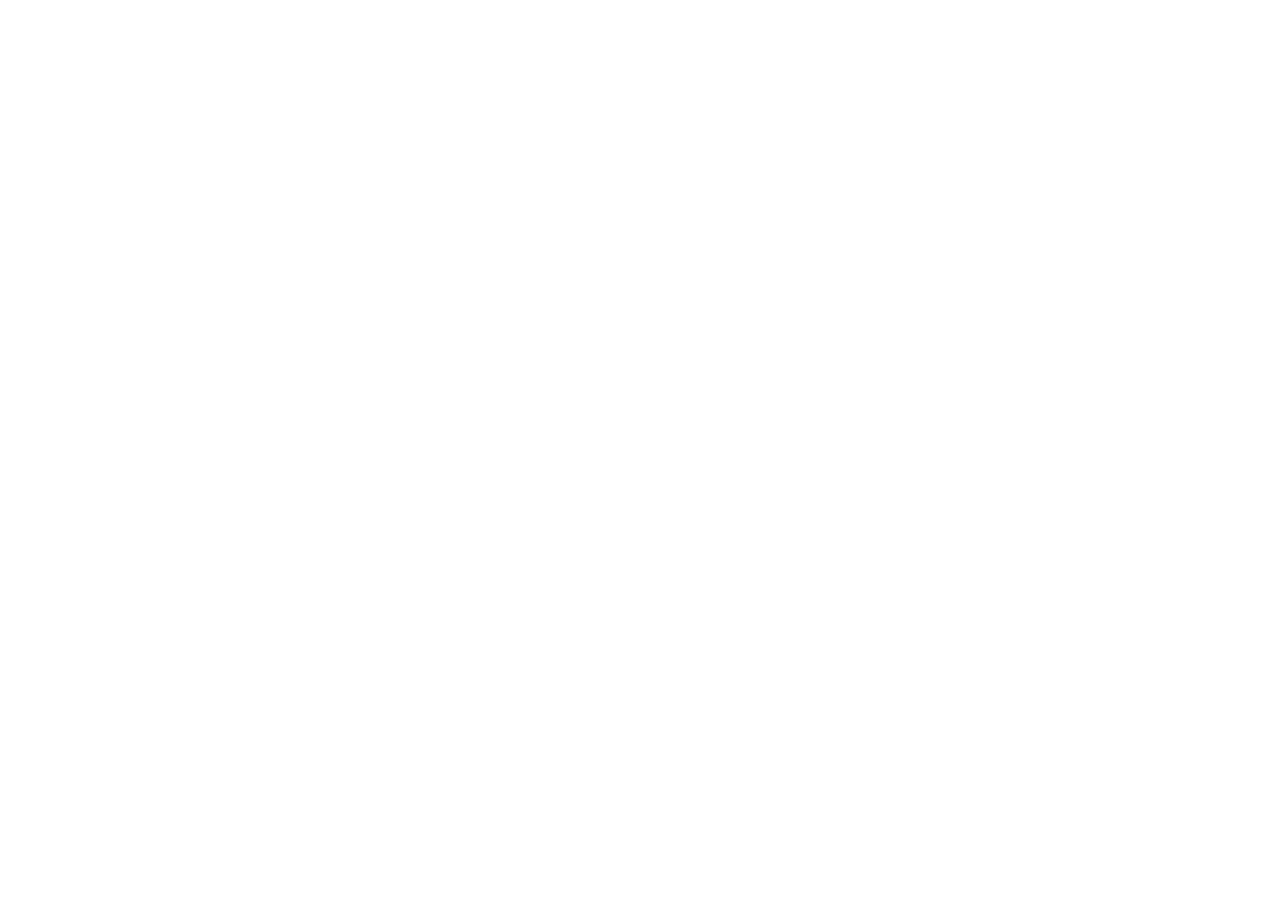
==== index.html @ 6e787d17 "初始化提交" ====
<!DOCTYPE html>
<html lang="en">

<head>
    <meta charset="UTF-8">
    <meta http-equiv="X-UA-Compatible" content="IE=edge">
    <meta name="viewport" content="width=device-width, initial-scale=1.0">
    <title>Document</title>
</head>

<body>

</body>

</html>
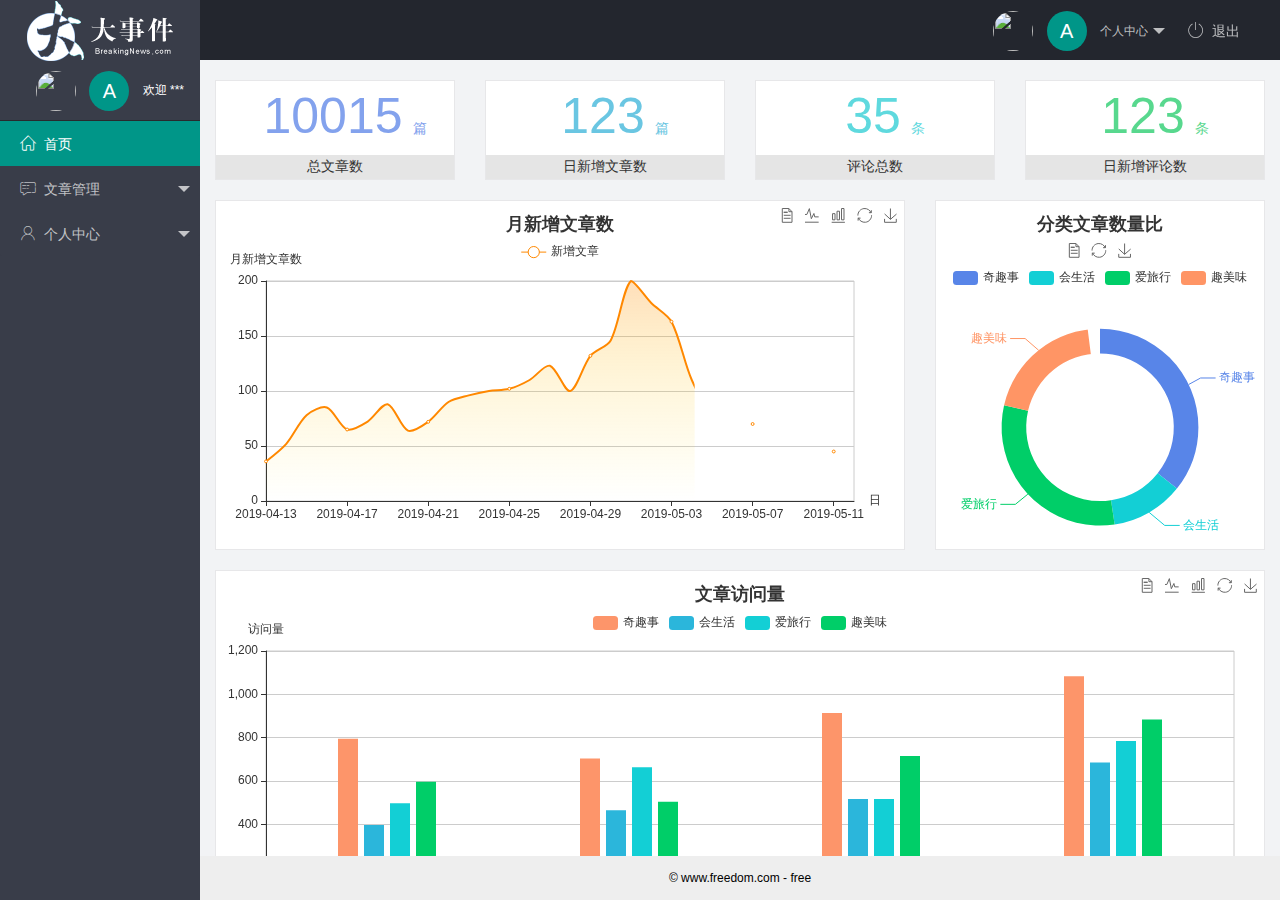
==== commit 17460667: "完成了主页开发" ====
--- a/index.html
+++ b/index.html
@@ -5,11 +5,84 @@
     <meta charset="UTF-8">
     <meta http-equiv="X-UA-Compatible" content="IE=edge">
     <meta name="viewport" content="width=device-width, initial-scale=1.0">
-    <title>Document</title>
+    <title>后台主页</title>
+    <link rel="stylesheet" href="/assets/lib/layui/css/layui.css" />
+    <link rel="stylesheet" href="/assets/fonts/iconfont.css">
+    <link rel="stylesheet" href="/assets/css/index.css" />
+    <script src="/assets/lib/jquery.js"></script>
+    <script src="/assets/js/baseApi.js"></script>
+    <script src="/assets/js/index.js"></script>
 </head>
 
 <body>
+    <div class="layui-layout layui-layout-admin">
+        <div class="layui-header">
+            <div class="layui-logo layui-hide-xs layui-bg-black">
+                <img src="/assets/images/logo.png" alt="logo" />
+            </div>
+            <!-- 头部区域（可配合layui 已有的水平导航） -->
+            <ul class="layui-nav layui-layout-right">
+                <li class="layui-nav-item layui-hide layui-show-md-inline-block">
+                    <a href="javascript:;" class="userinfo">
+                        <img src="//tva1.sinaimg.cn/crop.0.0.118.118.180/5db11ff4gw1e77d3nqrv8j203b03cweg.jpg" class="layui-nav-img">
+                        <span class="text-avatar">A</span>
+                        个人中心
+                    </a>
+                    <dl class="layui-nav-child">
+                        <dd><a href="">基本资料</a></dd>
+                        <dd><a href="">更换头像</a></dd>
+                        <dd><a href="">重置密码</a></dd>
+                    </dl>
+                </li>
+                <li class="layui-nav-item">
+                    <a href="javascript:;" id="btnLoginout"><span class="iconfont icon-tuichu
+                        "></span>退出</a>
+                </li>
+            </ul>
+        </div>
 
+        <div class="layui-side layui-bg-black">
+            <div class="layui-side-scroll">
+                <div class="userinfo">
+                    <img src="//tva1.sinaimg.cn/crop.0.0.118.118.180/5db11ff4gw1e77d3nqrv8j203b03cweg.jpg" class="layui-nav-img">
+                    <span class="text-avatar">A</span>
+                    <span class="welcome">欢迎&nbsp;***</span>
+                </div>
+                <!-- 左侧导航区域（可配合layui已有的垂直导航） -->
+                <ul class="layui-nav layui-nav-tree" lay-shrink="all">
+                    <li class="layui-nav-item layui-this"><a href="/home/dashboard.html" target="fm"><span class="iconfont icon-home"></span>首页</a></li>
+                    <li class="layui-nav-item">
+                        <a class="" href="javascript:;"><span class="iconfont icon-pinglun"></span>文章管理</a>
+                        <dl class="layui-nav-child">
+                            <dd><a href="javascript:;"><i class="layui-icon layui-icon-app"></i>文章类别</a></dd>
+                            <dd><a href="javascript:;"><i class="layui-icon layui-icon-app"></i>文章列表</a></dd>
+                            <dd><a href="javascript:;"><i class="layui-icon layui-icon-app"></i>发表文章</a></dd>
+                        </dl>
+                    </li>
+                    <li class="layui-nav-item">
+                        <a href="javascript:;"><span class="iconfont icon-user"></span>个人中心</a>
+                        <dl class="layui-nav-child">
+                            <dd><a href="javascript:;"><i class="layui-icon layui-icon-app"></i>基本资料</a></dd>
+                            <dd><a href="javascript:;"><i class="layui-icon layui-icon-app"></i>更换头像</a></dd>
+                            <dd><a href="javascript:;"><i class="layui-icon layui-icon-app"></i>重置密码</a></dd>
+                        </dl>
+                    </li>
+                </ul>
+            </div>
+        </div>
+
+        <div class="layui-body">
+            <!-- 内容主体区域 -->
+            <iframe name="fm" src="/home/dashboard.html" frameborder="0"></iframe>
+        </div>
+
+        <div class="layui-footer">
+            <!-- 底部固定区域 -->
+            &copy;&nbsp;www.freedom.com&nbsp;-&nbsp;free
+        </div>
+    </div>
+
+    <script src="/assets/lib/layui/layui.all.js"></script>
 </body>
 
 </html>--- a/assets/lib/layui/css/layui.css
+++ b/assets/lib/layui/css/layui.css
@@ -0,0 +1,2 @@
+/** layui-v2.5.5 MIT License By https://www.layui.com */
+ .layui-inline,img{display:inline-block;vertical-align:middle}h1,h2,h3,h4,h5,h6{font-weight:400}.layui-edge,.layui-header,.layui-inline,.layui-main{position:relative}.layui-body,.layui-edge,.layui-elip{overflow:hidden}.layui-btn,.layui-edge,.layui-inline,img{vertical-align:middle}.layui-btn,.layui-disabled,.layui-icon,.layui-unselect{-moz-user-select:none;-webkit-user-select:none;-ms-user-select:none}.layui-elip,.layui-form-checkbox span,.layui-form-pane .layui-form-label{text-overflow:ellipsis;white-space:nowrap}.layui-breadcrumb,.layui-tree-btnGroup{visibility:hidden}blockquote,body,button,dd,div,dl,dt,form,h1,h2,h3,h4,h5,h6,input,li,ol,p,pre,td,textarea,th,ul{margin:0;padding:0;-webkit-tap-highlight-color:rgba(0,0,0,0)}a:active,a:hover{outline:0}img{border:none}li{list-style:none}table{border-collapse:collapse;border-spacing:0}h4,h5,h6{font-size:100%}button,input,optgroup,option,select,textarea{font-family:inherit;font-size:inherit;font-style:inherit;font-weight:inherit;outline:0}pre{white-space:pre-wrap;white-space:-moz-pre-wrap;white-space:-pre-wrap;white-space:-o-pre-wrap;word-wrap:break-word}body{line-height:24px;font:14px Helvetica Neue,Helvetica,PingFang SC,Tahoma,Arial,sans-serif}hr{height:1px;margin:10px 0;border:0;clear:both}a{color:#333;text-decoration:none}a:hover{color:#777}a cite{font-style:normal;*cursor:pointer}.layui-border-box,.layui-border-box *{box-sizing:border-box}.layui-box,.layui-box *{box-sizing:content-box}.layui-clear{clear:both;*zoom:1}.layui-clear:after{content:'\20';clear:both;*zoom:1;display:block;height:0}.layui-inline{*display:inline;*zoom:1}.layui-edge{display:inline-block;width:0;height:0;border-width:6px;border-style:dashed;border-color:transparent}.layui-edge-top{top:-4px;border-bottom-color:#999;border-bottom-style:solid}.layui-edge-right{border-left-color:#999;border-left-style:solid}.layui-edge-bottom{top:2px;border-top-color:#999;border-top-style:solid}.layui-edge-left{border-right-color:#999;border-right-style:solid}.layui-disabled,.layui-disabled:hover{color:#d2d2d2!important;cursor:not-allowed!important}.layui-circle{border-radius:100%}.layui-show{display:block!important}.layui-hide{display:none!important}@font-face{font-family:layui-icon;src:url(../font/iconfont.eot?v=250);src:url(../font/iconfont.eot?v=250#iefix) format('embedded-opentype'),url(../font/iconfont.woff2?v=250) format('woff2'),url(../font/iconfont.woff?v=250) format('woff'),url(../font/iconfont.ttf?v=250) format('truetype'),url(../font/iconfont.svg?v=250#layui-icon) format('svg')}.layui-icon{font-family:layui-icon!important;font-size:16px;font-style:normal;-webkit-font-smoothing:antialiased;-moz-osx-font-smoothing:grayscale}.layui-icon-reply-fill:before{content:"\e611"}.layui-icon-set-fill:before{content:"\e614"}.layui-icon-menu-fill:before{content:"\e60f"}.layui-icon-search:before{content:"\e615"}.layui-icon-share:before{content:"\e641"}.layui-icon-set-sm:before{content:"\e620"}.layui-icon-engine:before{content:"\e628"}.layui-icon-close:before{content:"\1006"}.layui-icon-close-fill:before{content:"\1007"}.layui-icon-chart-screen:before{content:"\e629"}.layui-icon-star:before{content:"\e600"}.layui-icon-circle-dot:before{content:"\e617"}.layui-icon-chat:before{content:"\e606"}.layui-icon-release:before{content:"\e609"}.layui-icon-list:before{content:"\e60a"}.layui-icon-chart:before{content:"\e62c"}.layui-icon-ok-circle:before{content:"\1005"}.layui-icon-layim-theme:before{content:"\e61b"}.layui-icon-table:before{content:"\e62d"}.layui-icon-right:before{content:"\e602"}.layui-icon-left:before{content:"\e603"}.layui-icon-cart-simple:before{content:"\e698"}.layui-icon-face-cry:before{content:"\e69c"}.layui-icon-face-smile:before{content:"\e6af"}.layui-icon-survey:before{content:"\e6b2"}.layui-icon-tree:before{content:"\e62e"}.layui-icon-upload-circle:before{content:"\e62f"}.layui-icon-add-circle:before{content:"\e61f"}.layui-icon-download-circle:before{content:"\e601"}.layui-icon-templeate-1:before{content:"\e630"}.layui-icon-util:before{content:"\e631"}.layui-icon-face-surprised:before{content:"\e664"}.layui-icon-edit:before{content:"\e642"}.layui-icon-speaker:before{content:"\e645"}.layui-icon-down:before{content:"\e61a"}.layui-icon-file:before{content:"\e621"}.layui-icon-layouts:before{content:"\e632"}.layui-icon-rate-half:before{content:"\e6c9"}.layui-icon-add-circle-fine:before{content:"\e608"}.layui-icon-prev-circle:before{content:"\e633"}.layui-icon-read:before{content:"\e705"}.layui-icon-404:before{content:"\e61c"}.layui-icon-carousel:before{content:"\e634"}.layui-icon-help:before{content:"\e607"}.layui-icon-code-circle:before{content:"\e635"}.layui-icon-water:before{content:"\e636"}.layui-icon-username:before{content:"\e66f"}.layui-icon-find-fill:before{content:"\e670"}.layui-icon-about:before{content:"\e60b"}.layui-icon-location:before{content:"\e715"}.layui-icon-up:before{content:"\e619"}.layui-icon-pause:before{content:"\e651"}.layui-icon-date:before{content:"\e637"}.layui-icon-layim-uploadfile:before{content:"\e61d"}.layui-icon-delete:before{content:"\e640"}.layui-icon-play:before{content:"\e652"}.layui-icon-top:before{content:"\e604"}.layui-icon-friends:before{content:"\e612"}.layui-icon-refresh-3:before{content:"\e9aa"}.layui-icon-ok:before{content:"\e605"}.layui-icon-layer:before{content:"\e638"}.layui-icon-face-smile-fine:before{content:"\e60c"}.layui-icon-dollar:before{content:"\e659"}.layui-icon-group:before{content:"\e613"}.layui-icon-layim-download:before{content:"\e61e"}.layui-icon-picture-fine:before{content:"\e60d"}.layui-icon-link:before{content:"\e64c"}.layui-icon-diamond:before{content:"\e735"}.layui-icon-log:before{content:"\e60e"}.layui-icon-rate-solid:before{content:"\e67a"}.layui-icon-fonts-del:before{content:"\e64f"}.layui-icon-unlink:before{content:"\e64d"}.layui-icon-fonts-clear:before{content:"\e639"}.layui-icon-triangle-r:before{content:"\e623"}.layui-icon-circle:before{content:"\e63f"}.layui-icon-radio:before{content:"\e643"}.layui-icon-align-center:before{content:"\e647"}.layui-icon-align-right:before{content:"\e648"}.layui-icon-align-left:before{content:"\e649"}.layui-icon-loading-1:before{content:"\e63e"}.layui-icon-return:before{content:"\e65c"}.layui-icon-fonts-strong:before{content:"\e62b"}.layui-icon-upload:before{content:"\e67c"}.layui-icon-dialogue:before{content:"\e63a"}.layui-icon-video:before{content:"\e6ed"}.layui-icon-headset:before{content:"\e6fc"}.layui-icon-cellphone-fine:before{content:"\e63b"}.layui-icon-add-1:before{content:"\e654"}.layui-icon-face-smile-b:before{content:"\e650"}.layui-icon-fonts-html:before{content:"\e64b"}.layui-icon-form:before{content:"\e63c"}.layui-icon-cart:before{content:"\e657"}.layui-icon-camera-fill:before{content:"\e65d"}.layui-icon-tabs:before{content:"\e62a"}.layui-icon-fonts-code:before{content:"\e64e"}.layui-icon-fire:before{content:"\e756"}.layui-icon-set:before{content:"\e716"}.layui-icon-fonts-u:before{content:"\e646"}.layui-icon-triangle-d:before{content:"\e625"}.layui-icon-tips:before{content:"\e702"}.layui-icon-picture:before{content:"\e64a"}.layui-icon-more-vertical:before{content:"\e671"}.layui-icon-flag:before{content:"\e66c"}.layui-icon-loading:before{content:"\e63d"}.layui-icon-fonts-i:before{content:"\e644"}.layui-icon-refresh-1:before{content:"\e666"}.layui-icon-rmb:before{content:"\e65e"}.layui-icon-home:before{content:"\e68e"}.layui-icon-user:before{content:"\e770"}.layui-icon-notice:before{content:"\e667"}.layui-icon-login-weibo:before{content:"\e675"}.layui-icon-voice:before{content:"\e688"}.layui-icon-upload-drag:before{content:"\e681"}.layui-icon-login-qq:before{content:"\e676"}.layui-icon-snowflake:before{content:"\e6b1"}.layui-icon-file-b:before{content:"\e655"}.layui-icon-template:before{content:"\e663"}.layui-icon-auz:before{content:"\e672"}.layui-icon-console:before{content:"\e665"}.layui-icon-app:before{content:"\e653"}.layui-icon-prev:before{content:"\e65a"}.layui-icon-website:before{content:"\e7ae"}.layui-icon-next:before{content:"\e65b"}.layui-icon-component:before{content:"\e857"}.layui-icon-more:before{content:"\e65f"}.layui-icon-login-wechat:before{content:"\e677"}.layui-icon-shrink-right:before{content:"\e668"}.layui-icon-spread-left:before{content:"\e66b"}.layui-icon-camera:before{content:"\e660"}.layui-icon-note:before{content:"\e66e"}.layui-icon-refresh:before{content:"\e669"}.layui-icon-female:before{content:"\e661"}.layui-icon-male:before{content:"\e662"}.layui-icon-password:before{content:"\e673"}.layui-icon-senior:before{content:"\e674"}.layui-icon-theme:before{content:"\e66a"}.layui-icon-tread:before{content:"\e6c5"}.layui-icon-praise:before{content:"\e6c6"}.layui-icon-star-fill:before{content:"\e658"}.layui-icon-rate:before{content:"\e67b"}.layui-icon-template-1:before{content:"\e656"}.layui-icon-vercode:before{content:"\e679"}.layui-icon-cellphone:before{content:"\e678"}.layui-icon-screen-full:before{content:"\e622"}.layui-icon-screen-restore:before{content:"\e758"}.layui-icon-cols:before{content:"\e610"}.layui-icon-export:before{content:"\e67d"}.layui-icon-print:before{content:"\e66d"}.layui-icon-slider:before{content:"\e714"}.layui-icon-addition:before{content:"\e624"}.layui-icon-subtraction:before{content:"\e67e"}.layui-icon-service:before{content:"\e626"}.layui-icon-transfer:before{content:"\e691"}.layui-main{width:1140px;margin:0 auto}.layui-header{z-index:1000;height:60px}.layui-header a:hover{transition:all .5s;-webkit-transition:all .5s}.layui-side{position:fixed;left:0;top:0;bottom:0;z-index:999;width:200px;overflow-x:hidden}.layui-side-scroll{position:relative;width:220px;height:100%;overflow-x:hidden}.layui-body{position:absolute;left:200px;right:0;top:0;bottom:0;z-index:998;width:auto;overflow-y:auto;box-sizing:border-box}.layui-layout-body{overflow:hidden}.layui-layout-admin .layui-header{background-color:#23262E}.layui-layout-admin .layui-side{top:60px;width:200px;overflow-x:hidden}.layui-layout-admin .layui-body{position:fixed;top:60px;bottom:44px}.layui-layout-admin .layui-main{width:auto;margin:0 15px}.layui-layout-admin .layui-footer{position:fixed;left:200px;right:0;bottom:0;height:44px;line-height:44px;padding:0 15px;background-color:#eee}.layui-layout-admin .layui-logo{position:absolute;left:0;top:0;width:200px;height:100%;line-height:60px;text-align:center;color:#009688;font-size:16px}.layui-layout-admin .layui-header .layui-nav{background:0 0}.layui-layout-left{position:absolute!important;left:200px;top:0}.layui-layout-right{position:absolute!important;right:0;top:0}.layui-container{position:relative;margin:0 auto;padding:0 15px;box-sizing:border-box}.layui-fluid{position:relative;margin:0 auto;padding:0 15px}.layui-row:after,.layui-row:before{content:'';display:block;clear:both}.layui-col-lg1,.layui-col-lg10,.layui-col-lg11,.layui-col-lg12,.layui-col-lg2,.layui-col-lg3,.layui-col-lg4,.layui-col-lg5,.layui-col-lg6,.layui-col-lg7,.layui-col-lg8,.layui-col-lg9,.layui-col-md1,.layui-col-md10,.layui-col-md11,.layui-col-md12,.layui-col-md2,.layui-col-md3,.layui-col-md4,.layui-col-md5,.layui-col-md6,.layui-col-md7,.layui-col-md8,.layui-col-md9,.layui-col-sm1,.layui-col-sm10,.layui-col-sm11,.layui-col-sm12,.layui-col-sm2,.layui-col-sm3,.layui-col-sm4,.layui-col-sm5,.layui-col-sm6,.layui-col-sm7,.layui-col-sm8,.layui-col-sm9,.layui-col-xs1,.layui-col-xs10,.layui-col-xs11,.layui-col-xs12,.layui-col-xs2,.layui-col-xs3,.layui-col-xs4,.layui-col-xs5,.layui-col-xs6,.layui-col-xs7,.layui-col-xs8,.layui-col-xs9{position:relative;display:block;box-sizing:border-box}.layui-col-xs1,.layui-col-xs10,.layui-col-xs11,.layui-col-xs12,.layui-col-xs2,.layui-col-xs3,.layui-col-xs4,.layui-col-xs5,.layui-col-xs6,.layui-col-xs7,.layui-col-xs8,.layui-col-xs9{float:left}.layui-col-xs1{width:8.33333333%}.layui-col-xs2{width:16.66666667%}.layui-col-xs3{width:25%}.layui-col-xs4{width:33.33333333%}.layui-col-xs5{width:41.66666667%}.layui-col-xs6{width:50%}.layui-col-xs7{width:58.33333333%}.layui-col-xs8{width:66.66666667%}.layui-col-xs9{width:75%}.layui-col-xs10{width:83.33333333%}.layui-col-xs11{width:91.66666667%}.layui-col-xs12{width:100%}.layui-col-xs-offset1{margin-left:8.33333333%}.layui-col-xs-offset2{margin-left:16.66666667%}.layui-col-xs-offset3{margin-left:25%}.layui-col-xs-offset4{margin-left:33.33333333%}.layui-col-xs-offset5{margin-left:41.66666667%}.layui-col-xs-offset6{margin-left:50%}.layui-col-xs-offset7{margin-left:58.33333333%}.layui-col-xs-offset8{margin-left:66.66666667%}.layui-col-xs-offset9{margin-left:75%}.layui-col-xs-offset10{margin-left:83.33333333%}.layui-col-xs-offset11{margin-left:91.66666667%}.layui-col-xs-offset12{margin-left:100%}@media screen and (max-width:768px){.layui-hide-xs{display:none!important}.layui-show-xs-block{display:block!important}.layui-show-xs-inline{display:inline!important}.layui-show-xs-inline-block{display:inline-block!important}}@media screen and (min-width:768px){.layui-container{width:750px}.layui-hide-sm{display:none!important}.layui-show-sm-block{display:block!important}.layui-show-sm-inline{display:inline!important}.layui-show-sm-inline-block{display:inline-block!important}.layui-col-sm1,.layui-col-sm10,.layui-col-sm11,.layui-col-sm12,.layui-col-sm2,.layui-col-sm3,.layui-col-sm4,.layui-col-sm5,.layui-col-sm6,.layui-col-sm7,.layui-col-sm8,.layui-col-sm9{float:left}.layui-col-sm1{width:8.33333333%}.layui-col-sm2{width:16.66666667%}.layui-col-sm3{width:25%}.layui-col-sm4{width:33.33333333%}.layui-col-sm5{width:41.66666667%}.layui-col-sm6{width:50%}.layui-col-sm7{width:58.33333333%}.layui-col-sm8{width:66.66666667%}.layui-col-sm9{width:75%}.layui-col-sm10{width:83.33333333%}.layui-col-sm11{width:91.66666667%}.layui-col-sm12{width:100%}.layui-col-sm-offset1{margin-left:8.33333333%}.layui-col-sm-offset2{margin-left:16.66666667%}.layui-col-sm-offset3{margin-left:25%}.layui-col-sm-offset4{margin-left:33.33333333%}.layui-col-sm-offset5{margin-left:41.66666667%}.layui-col-sm-offset6{margin-left:50%}.layui-col-sm-offset7{margin-left:58.33333333%}.layui-col-sm-offset8{margin-left:66.66666667%}.layui-col-sm-offset9{margin-left:75%}.layui-col-sm-offset10{margin-left:83.33333333%}.layui-col-sm-offset11{margin-left:91.66666667%}.layui-col-sm-offset12{margin-left:100%}}@media screen and (min-width:992px){.layui-container{width:970px}.layui-hide-md{display:none!important}.layui-show-md-block{display:block!important}.layui-show-md-inline{display:inline!important}.layui-show-md-inline-block{display:inline-block!important}.layui-col-md1,.layui-col-md10,.layui-col-md11,.layui-col-md12,.layui-col-md2,.layui-col-md3,.layui-col-md4,.layui-col-md5,.layui-col-md6,.layui-col-md7,.layui-col-md8,.layui-col-md9{float:left}.layui-col-md1{width:8.33333333%}.layui-col-md2{width:16.66666667%}.layui-col-md3{width:25%}.layui-col-md4{width:33.33333333%}.layui-col-md5{width:41.66666667%}.layui-col-md6{width:50%}.layui-col-md7{width:58.33333333%}.layui-col-md8{width:66.66666667%}.layui-col-md9{width:75%}.layui-col-md10{width:83.33333333%}.layui-col-md11{width:91.66666667%}.layui-col-md12{width:100%}.layui-col-md-offset1{margin-left:8.33333333%}.layui-col-md-offset2{margin-left:16.66666667%}.layui-col-md-offset3{margin-left:25%}.layui-col-md-offset4{margin-left:33.33333333%}.layui-col-md-offset5{margin-left:41.66666667%}.layui-col-md-offset6{margin-left:50%}.layui-col-md-offset7{margin-left:58.33333333%}.layui-col-md-offset8{margin-left:66.66666667%}.layui-col-md-offset9{margin-left:75%}.layui-col-md-offset10{margin-left:83.33333333%}.layui-col-md-offset11{margin-left:91.66666667%}.layui-col-md-offset12{margin-left:100%}}@media screen and (min-width:1200px){.layui-container{width:1170px}.layui-hide-lg{display:none!important}.layui-show-lg-block{display:block!important}.layui-show-lg-inline{display:inline!important}.layui-show-lg-inline-block{display:inline-block!important}.layui-col-lg1,.layui-col-lg10,.layui-col-lg11,.layui-col-lg12,.layui-col-lg2,.layui-col-lg3,.layui-col-lg4,.layui-col-lg5,.layui-col-lg6,.layui-col-lg7,.layui-col-lg8,.layui-col-lg9{float:left}.layui-col-lg1{width:8.33333333%}.layui-col-lg2{width:16.66666667%}.layui-col-lg3{width:25%}.layui-col-lg4{width:33.33333333%}.layui-col-lg5{width:41.66666667%}.layui-col-lg6{width:50%}.layui-col-lg7{width:58.33333333%}.layui-col-lg8{width:66.66666667%}.layui-col-lg9{width:75%}.layui-col-lg10{width:83.33333333%}.layui-col-lg11{width:91.66666667%}.layui-col-lg12{width:100%}.layui-col-lg-offset1{margin-left:8.33333333%}.layui-col-lg-offset2{margin-left:16.66666667%}.layui-col-lg-offset3{margin-left:25%}.layui-col-lg-offset4{margin-left:33.33333333%}.layui-col-lg-offset5{margin-left:41.66666667%}.layui-col-lg-offset6{margin-left:50%}.layui-col-lg-offset7{margin-left:58.33333333%}.layui-col-lg-offset8{margin-left:66.66666667%}.layui-col-lg-offset9{margin-left:75%}.layui-col-lg-offset10{margin-left:83.33333333%}.layui-col-lg-offset11{margin-left:91.66666667%}.layui-col-lg-offset12{margin-left:100%}}.layui-col-space1{margin:-.5px}.layui-col-space1>*{padding:.5px}.layui-col-space3{margin:-1.5px}.layui-col-space3>*{padding:1.5px}.layui-col-space5{margin:-2.5px}.layui-col-space5>*{padding:2.5px}.layui-col-space8{margin:-3.5px}.layui-col-space8>*{padding:3.5px}.layui-col-space10{margin:-5px}.layui-col-space10>*{padding:5px}.layui-col-space12{margin:-6px}.layui-col-space12>*{padding:6px}.layui-col-space15{margin:-7.5px}.layui-col-space15>*{padding:7.5px}.layui-col-space18{margin:-9px}.layui-col-space18>*{padding:9px}.layui-col-space20{margin:-10px}.layui-col-space20>*{padding:10px}.layui-col-space22{margin:-11px}.layui-col-space22>*{padding:11px}.layui-col-space25{margin:-12.5px}.layui-col-space25>*{padding:12.5px}.layui-col-space30{margin:-15px}.layui-col-space30>*{padding:15px}.layui-btn,.layui-input,.layui-select,.layui-textarea,.layui-upload-button{outline:0;-webkit-appearance:none;transition:all .3s;-webkit-transition:all .3s;box-sizing:border-box}.layui-elem-quote{margin-bottom:10px;padding:15px;line-height:22px;border-left:5px solid #009688;border-radius:0 2px 2px 0;background-color:#f2f2f2}.layui-quote-nm{border-style:solid;border-width:1px 1px 1px 5px;background:0 0}.layui-elem-field{margin-bottom:10px;padding:0;border-width:1px;border-style:solid}.layui-elem-field legend{margin-left:20px;padding:0 10px;font-size:20px;font-weight:300}.layui-field-title{margin:10px 0 20px;border-width:1px 0 0}.layui-field-box{padding:10px 15px}.layui-field-title .layui-field-box{padding:10px 0}.layui-progress{position:relative;height:6px;border-radius:20px;background-color:#e2e2e2}.layui-progress-bar{position:absolute;left:0;top:0;width:0;max-width:100%;height:6px;border-radius:20px;text-align:right;background-color:#5FB878;transition:all .3s;-webkit-transition:all .3s}.layui-progress-big,.layui-progress-big .layui-progress-bar{height:18px;line-height:18px}.layui-progress-text{position:relative;top:-20px;line-height:18px;font-size:12px;color:#666}.layui-progress-big .layui-progress-text{position:static;padding:0 10px;color:#fff}.layui-collapse{border-width:1px;border-style:solid;border-radius:2px}.layui-colla-content,.layui-colla-item{border-top-width:1px;border-top-style:solid}.layui-colla-item:first-child{border-top:none}.layui-colla-title{position:relative;height:42px;line-height:42px;padding:0 15px 0 35px;color:#333;background-color:#f2f2f2;cursor:pointer;font-size:14px;overflow:hidden}.layui-colla-content{display:none;padding:10px 15px;line-height:22px;color:#666}.layui-colla-icon{position:absolute;left:15px;top:0;font-size:14px}.layui-card{margin-bottom:15px;border-radius:2px;background-color:#fff;box-shadow:0 1px 2px 0 rgba(0,0,0,.05)}.layui-card:last-child{margin-bottom:0}.layui-card-header{position:relative;height:42px;line-height:42px;padding:0 15px;border-bottom:1px solid #f6f6f6;color:#333;border-radius:2px 2px 0 0;font-size:14px}.layui-bg-black,.layui-bg-blue,.layui-bg-cyan,.layui-bg-green,.layui-bg-orange,.layui-bg-red{color:#fff!important}.layui-card-body{position:relative;padding:10px 15px;line-height:24px}.layui-card-body[pad15]{padding:15px}.layui-card-body[pad20]{padding:20px}.layui-card-body .layui-table{margin:5px 0}.layui-card .layui-tab{margin:0}.layui-panel-window{position:relative;padding:15px;border-radius:0;border-top:5px solid #E6E6E6;background-color:#fff}.layui-auxiliar-moving{position:fixed;left:0;right:0;top:0;bottom:0;width:100%;height:100%;background:0 0;z-index:9999999999}.layui-form-label,.layui-form-mid,.layui-form-select,.layui-input-block,.layui-input-inline,.layui-textarea{position:relative}.layui-bg-red{background-color:#FF5722!important}.layui-bg-orange{background-color:#FFB800!important}.layui-bg-green{background-color:#009688!important}.layui-bg-cyan{background-color:#2F4056!important}.layui-bg-blue{background-color:#1E9FFF!important}.layui-bg-black{background-color:#393D49!important}.layui-bg-gray{background-color:#eee!important;color:#666!important}.layui-badge-rim,.layui-colla-content,.layui-colla-item,.layui-collapse,.layui-elem-field,.layui-form-pane .layui-form-item[pane],.layui-form-pane .layui-form-label,.layui-input,.layui-layedit,.layui-layedit-tool,.layui-quote-nm,.layui-select,.layui-tab-bar,.layui-tab-card,.layui-tab-title,.layui-tab-title .layui-this:after,.layui-textarea{border-color:#e6e6e6}.layui-timeline-item:before,hr{background-color:#e6e6e6}.layui-text{line-height:22px;font-size:14px;color:#666}.layui-text h1,.layui-text h2,.layui-text h3{font-weight:500;color:#333}.layui-text h1{font-size:30px}.layui-text h2{font-size:24px}.layui-text h3{font-size:18px}.layui-text a:not(.layui-btn){color:#01AAED}.layui-text a:not(.layui-btn):hover{text-decoration:underline}.layui-text ul{padding:5px 0 5px 15px}.layui-text ul li{margin-top:5px;list-style-type:disc}.layui-text em,.layui-word-aux{color:#999!important;padding:0 5px!important}.layui-btn{display:inline-block;height:38px;line-height:38px;padding:0 18px;background-color:#009688;color:#fff;white-space:nowrap;text-align:center;font-size:14px;border:none;border-radius:2px;cursor:pointer}.layui-btn:hover{opacity:.8;filter:alpha(opacity=80);color:#fff}.layui-btn:active{opacity:1;filter:alpha(opacity=100)}.layui-btn+.layui-btn{margin-left:10px}.layui-btn-container{font-size:0}.layui-btn-container .layui-btn{margin-right:10px;margin-bottom:10px}.layui-btn-container .layui-btn+.layui-btn{margin-left:0}.layui-table .layui-btn-container .layui-btn{margin-bottom:9px}.layui-btn-radius{border-radius:100px}.layui-btn .layui-icon{margin-right:3px;font-size:18px;vertical-align:bottom;vertical-align:middle\9}.layui-btn-primary{border:1px solid #C9C9C9;background-color:#fff;color:#555}.layui-btn-primary:hover{border-color:#009688;color:#333}.layui-btn-normal{background-color:#1E9FFF}.layui-btn-warm{background-color:#FFB800}.layui-btn-danger{background-color:#FF5722}.layui-btn-checked{background-color:#5FB878}.layui-btn-disabled,.layui-btn-disabled:active,.layui-btn-disabled:hover{border:1px solid #e6e6e6;background-color:#FBFBFB;color:#C9C9C9;cursor:not-allowed;opacity:1}.layui-btn-lg{height:44px;line-height:44px;padding:0 25px;font-size:16px}.layui-btn-sm{height:30px;line-height:30px;padding:0 10px;font-size:12px}.layui-btn-sm i{font-size:16px!important}.layui-btn-xs{height:22px;line-height:22px;padding:0 5px;font-size:12px}.layui-btn-xs i{font-size:14px!important}.layui-btn-group{display:inline-block;vertical-align:middle;font-size:0}.layui-btn-group .layui-btn{margin-left:0!important;margin-right:0!important;border-left:1px solid rgba(255,255,255,.5);border-radius:0}.layui-btn-group .layui-btn-primary{border-left:none}.layui-btn-group .layui-btn-primary:hover{border-color:#C9C9C9;color:#009688}.layui-btn-group .layui-btn:first-child{border-left:none;border-radius:2px 0 0 2px}.layui-btn-group .layui-btn-primary:first-child{border-left:1px solid #c9c9c9}.layui-btn-group .layui-btn:last-child{border-radius:0 2px 2px 0}.layui-btn-group .layui-btn+.layui-btn{margin-left:0}.layui-btn-group+.layui-btn-group{margin-left:10px}.layui-btn-fluid{width:100%}.layui-input,.layui-select,.layui-textarea{height:38px;line-height:1.3;line-height:38px\9;border-width:1px;border-style:solid;background-color:#fff;border-radius:2px}.layui-input::-webkit-input-placeholder,.layui-select::-webkit-input-placeholder,.layui-textarea::-webkit-input-placeholder{line-height:1.3}.layui-input,.layui-textarea{display:block;width:100%;padding-left:10px}.layui-input:hover,.layui-textarea:hover{border-color:#D2D2D2!important}.layui-input:focus,.layui-textarea:focus{border-color:#C9C9C9!important}.layui-textarea{min-height:100px;height:auto;line-height:20px;padding:6px 10px;resize:vertical}.layui-select{padding:0 10px}.layui-form input[type=checkbox],.layui-form input[type=radio],.layui-form select{display:none}.layui-form [lay-ignore]{display:initial}.layui-form-item{margin-bottom:15px;clear:both;*zoom:1}.layui-form-item:after{content:'\20';clear:both;*zoom:1;display:block;height:0}.layui-form-label{float:left;display:block;padding:9px 15px;width:80px;font-weight:400;line-height:20px;text-align:right}.layui-form-label-col{display:block;float:none;padding:9px 0;line-height:20px;text-align:left}.layui-form-item .layui-inline{margin-bottom:5px;margin-right:10px}.layui-input-block{margin-left:110px;min-height:36px}.layui-input-inline{display:inline-block;vertical-align:middle}.layui-form-item .layui-input-inline{float:left;width:190px;margin-right:10px}.layui-form-text .layui-input-inline{width:auto}.layui-form-mid{float:left;display:block;padding:9px 0!important;line-height:20px;margin-right:10px}.layui-form-danger+.layui-form-select .layui-input,.layui-form-danger:focus{border-color:#FF5722!important}.layui-form-select .layui-input{padding-right:30px;cursor:pointer}.layui-form-select .layui-edge{position:absolute;right:10px;top:50%;margin-top:-3px;cursor:pointer;border-width:6px;border-top-color:#c2c2c2;border-top-style:solid;transition:all .3s;-webkit-transition:all .3s}.layui-form-select dl{display:none;position:absolute;left:0;top:42px;padding:5px 0;z-index:899;min-width:100%;border:1px solid #d2d2d2;max-height:300px;overflow-y:auto;background-color:#fff;border-radius:2px;box-shadow:0 2px 4px rgba(0,0,0,.12);box-sizing:border-box}.layui-form-select dl dd,.layui-form-select dl dt{padding:0 10px;line-height:36px;white-space:nowrap;overflow:hidden;text-overflow:ellipsis}.layui-form-select dl dt{font-size:12px;color:#999}.layui-form-select dl dd{cursor:pointer}.layui-form-select dl dd:hover{background-color:#f2f2f2;-webkit-transition:.5s all;transition:.5s all}.layui-form-select .layui-select-group dd{padding-left:20px}.layui-form-select dl dd.layui-select-tips{padding-left:10px!important;color:#999}.layui-form-select dl dd.layui-this{background-color:#5FB878;color:#fff}.layui-form-checkbox,.layui-form-select dl dd.layui-disabled{background-color:#fff}.layui-form-selected dl{display:block}.layui-form-checkbox,.layui-form-checkbox *,.layui-form-switch{display:inline-block;vertical-align:middle}.layui-form-selected .layui-edge{margin-top:-9px;-webkit-transform:rotate(180deg);transform:rotate(180deg);margin-top:-3px\9}:root .layui-form-selected .layui-edge{margin-top:-9px\0/IE9}.layui-form-selectup dl{top:auto;bottom:42px}.layui-select-none{margin:5px 0;text-align:center;color:#999}.layui-select-disabled .layui-disabled{border-color:#eee!important}.layui-select-disabled .layui-edge{border-top-color:#d2d2d2}.layui-form-checkbox{position:relative;height:30px;line-height:30px;margin-right:10px;padding-right:30px;cursor:pointer;font-size:0;-webkit-transition:.1s linear;transition:.1s linear;box-sizing:border-box}.layui-form-checkbox span{padding:0 10px;height:100%;font-size:14px;border-radius:2px 0 0 2px;background-color:#d2d2d2;color:#fff;overflow:hidden}.layui-form-checkbox:hover span{background-color:#c2c2c2}.layui-form-checkbox i{position:absolute;right:0;top:0;width:30px;height:28px;border:1px solid #d2d2d2;border-left:none;border-radius:0 2px 2px 0;color:#fff;font-size:20px;text-align:center}.layui-form-checkbox:hover i{border-color:#c2c2c2;color:#c2c2c2}.layui-form-checked,.layui-form-checked:hover{border-color:#5FB878}.layui-form-checked span,.layui-form-checked:hover span{background-color:#5FB878}.layui-form-checked i,.layui-form-checked:hover i{color:#5FB878}.layui-form-item .layui-form-checkbox{margin-top:4px}.layui-form-checkbox[lay-skin=primary]{height:auto!important;line-height:normal!important;min-width:18px;min-height:18px;border:none!important;margin-right:0;padding-left:28px;padding-right:0;background:0 0}.layui-form-checkbox[lay-skin=primary] span{padding-left:0;padding-right:15px;line-height:18px;background:0 0;color:#666}.layui-form-checkbox[lay-skin=primary] i{right:auto;left:0;width:16px;height:16px;line-height:16px;border:1px solid #d2d2d2;font-size:12px;border-radius:2px;background-color:#fff;-webkit-transition:.1s linear;transition:.1s linear}.layui-form-checkbox[lay-skin=primary]:hover i{border-color:#5FB878;color:#fff}.layui-form-checked[lay-skin=primary] i{border-color:#5FB878!important;background-color:#5FB878;color:#fff}.layui-checkbox-disbaled[lay-skin=primary] span{background:0 0!important;color:#c2c2c2}.layui-checkbox-disbaled[lay-skin=primary]:hover i{border-color:#d2d2d2}.layui-form-item .layui-form-checkbox[lay-skin=primary]{margin-top:10px}.layui-form-switch{position:relative;height:22px;line-height:22px;min-width:35px;padding:0 5px;margin-top:8px;border:1px solid #d2d2d2;border-radius:20px;cursor:pointer;background-color:#fff;-webkit-transition:.1s linear;transition:.1s linear}.layui-form-switch i{position:absolute;left:5px;top:3px;width:16px;height:16px;border-radius:20px;background-color:#d2d2d2;-webkit-transition:.1s linear;transition:.1s linear}.layui-form-switch em{position:relative;top:0;width:25px;margin-left:21px;padding:0!important;text-align:center!important;color:#999!important;font-style:normal!important;font-size:12px}.layui-form-onswitch{border-color:#5FB878;background-color:#5FB878}.layui-checkbox-disbaled,.layui-checkbox-disbaled i{border-color:#e2e2e2!important}.layui-form-onswitch i{left:100%;margin-left:-21px;background-color:#fff}.layui-form-onswitch em{margin-left:5px;margin-right:21px;color:#fff!important}.layui-checkbox-disbaled span{background-color:#e2e2e2!important}.layui-checkbox-disbaled:hover i{color:#fff!important}[lay-radio]{display:none}.layui-form-radio,.layui-form-radio *{display:inline-block;vertical-align:middle}.layui-form-radio{line-height:28px;margin:6px 10px 0 0;padding-right:10px;cursor:pointer;font-size:0}.layui-form-radio *{font-size:14px}.layui-form-radio>i{margin-right:8px;font-size:22px;color:#c2c2c2}.layui-form-radio>i:hover,.layui-form-radioed>i{color:#5FB878}.layui-radio-disbaled>i{color:#e2e2e2!important}.layui-form-pane .layui-form-label{width:110px;padding:8px 15px;height:38px;line-height:20px;border-width:1px;border-style:solid;border-radius:2px 0 0 2px;text-align:center;background-color:#FBFBFB;overflow:hidden;box-sizing:border-box}.layui-form-pane .layui-input-inline{margin-left:-1px}.layui-form-pane .layui-input-block{margin-left:110px;left:-1px}.layui-form-pane .layui-input{border-radius:0 2px 2px 0}.layui-form-pane .layui-form-text .layui-form-label{float:none;width:100%;border-radius:2px;box-sizing:border-box;text-align:left}.layui-form-pane .layui-form-text .layui-input-inline{display:block;margin:0;top:-1px;clear:both}.layui-form-pane .layui-form-text .layui-input-block{margin:0;left:0;top:-1px}.layui-form-pane .layui-form-text .layui-textarea{min-height:100px;border-radius:0 0 2px 2px}.layui-form-pane .layui-form-checkbox{margin:4px 0 4px 10px}.layui-form-pane .layui-form-radio,.layui-form-pane .layui-form-switch{margin-top:6px;margin-left:10px}.layui-form-pane .layui-form-item[pane]{position:relative;border-width:1px;border-style:solid}.layui-form-pane .layui-form-item[pane] .layui-form-label{position:absolute;left:0;top:0;height:100%;border-width:0 1px 0 0}.layui-form-pane .layui-form-item[pane] .layui-input-inline{margin-left:110px}@media screen and (max-width:450px){.layui-form-item .layui-form-label{text-overflow:ellipsis;overflow:hidden;white-space:nowrap}.layui-form-item .layui-inline{display:block;margin-right:0;margin-bottom:20px;clear:both}.layui-form-item .layui-inline:after{content:'\20';clear:both;display:block;height:0}.layui-form-item .layui-input-inline{display:block;float:none;left:-3px;width:auto;margin:0 0 10px 112px}.layui-form-item .layui-input-inline+.layui-form-mid{margin-left:110px;top:-5px;padding:0}.layui-form-item .layui-form-checkbox{margin-right:5px;margin-bottom:5px}}.layui-layedit{border-width:1px;border-style:solid;border-radius:2px}.layui-layedit-tool{padding:3px 5px;border-bottom-width:1px;border-bottom-style:solid;font-size:0}.layedit-tool-fixed{position:fixed;top:0;border-top:1px solid #e2e2e2}.layui-layedit-tool .layedit-tool-mid,.layui-layedit-tool .layui-icon{display:inline-block;vertical-align:middle;text-align:center;font-size:14px}.layui-layedit-tool .layui-icon{position:relative;width:32px;height:30px;line-height:30px;margin:3px 5px;color:#777;cursor:pointer;border-radius:2px}.layui-layedit-tool .layui-icon:hover{color:#393D49}.layui-layedit-tool .layui-icon:active{color:#000}.layui-layedit-tool .layedit-tool-active{background-color:#e2e2e2;color:#000}.layui-layedit-tool .layui-disabled,.layui-layedit-tool .layui-disabled:hover{color:#d2d2d2;cursor:not-allowed}.layui-layedit-tool .layedit-tool-mid{width:1px;height:18px;margin:0 10px;background-color:#d2d2d2}.layedit-tool-html{width:50px!important;font-size:30px!important}.layedit-tool-b,.layedit-tool-code,.layedit-tool-help{font-size:16px!important}.layedit-tool-d,.layedit-tool-face,.layedit-tool-image,.layedit-tool-unlink{font-size:18px!important}.layedit-tool-image input{position:absolute;font-size:0;left:0;top:0;width:100%;height:100%;opacity:.01;filter:Alpha(opacity=1);cursor:pointer}.layui-layedit-iframe iframe{display:block;width:100%}#LAY_layedit_code{overflow:hidden}.layui-laypage{display:inline-block;*display:inline;*zoom:1;vertical-align:middle;margin:10px 0;font-size:0}.layui-laypage>a:first-child,.layui-laypage>a:first-child em{border-radius:2px 0 0 2px}.layui-laypage>a:last-child,.layui-laypage>a:last-child em{border-radius:0 2px 2px 0}.layui-laypage>:first-child{margin-left:0!important}.layui-laypage>:last-child{margin-right:0!important}.layui-laypage a,.layui-laypage button,.layui-laypage input,.layui-laypage select,.layui-laypage span{border:1px solid #e2e2e2}.layui-laypage a,.layui-laypage span{display:inline-block;*display:inline;*zoom:1;vertical-align:middle;padding:0 15px;height:28px;line-height:28px;margin:0 -1px 5px 0;background-color:#fff;color:#333;font-size:12px}.layui-flow-more a *,.layui-laypage input,.layui-table-view select[lay-ignore]{display:inline-block}.layui-laypage a:hover{color:#009688}.layui-laypage em{font-style:normal}.layui-laypage .layui-laypage-spr{color:#999;font-weight:700}.layui-laypage a{text-decoration:none}.layui-laypage .layui-laypage-curr{position:relative}.layui-laypage .layui-laypage-curr em{position:relative;color:#fff}.layui-laypage .layui-laypage-curr .layui-laypage-em{position:absolute;left:-1px;top:-1px;padding:1px;width:100%;height:100%;background-color:#009688}.layui-laypage-em{border-radius:2px}.layui-laypage-next em,.layui-laypage-prev em{font-family:Sim sun;font-size:16px}.layui-laypage .layui-laypage-count,.layui-laypage .layui-laypage-limits,.layui-laypage .layui-laypage-refresh,.layui-laypage .layui-laypage-skip{margin-left:10px;margin-right:10px;padding:0;border:none}.layui-laypage .layui-laypage-limits,.layui-laypage .layui-laypage-refresh{vertical-align:top}.layui-laypage .layui-laypage-refresh i{font-size:18px;cursor:pointer}.layui-laypage select{height:22px;padding:3px;border-radius:2px;cursor:pointer}.layui-laypage .layui-laypage-skip{height:30px;line-height:30px;color:#999}.layui-laypage button,.layui-laypage input{height:30px;line-height:30px;border-radius:2px;vertical-align:top;background-color:#fff;box-sizing:border-box}.layui-laypage input{width:40px;margin:0 10px;padding:0 3px;text-align:center}.layui-laypage input:focus,.layui-laypage select:focus{border-color:#009688!important}.layui-laypage button{margin-left:10px;padding:0 10px;cursor:pointer}.layui-table,.layui-table-view{margin:10px 0}.layui-flow-more{margin:10px 0;text-align:center;color:#999;font-size:14px}.layui-flow-more a{height:32px;line-height:32px}.layui-flow-more a *{vertical-align:top}.layui-flow-more a cite{padding:0 20px;border-radius:3px;background-color:#eee;color:#333;font-style:normal}.layui-flow-more a cite:hover{opacity:.8}.layui-flow-more a i{font-size:30px;color:#737383}.layui-table{width:100%;background-color:#fff;color:#666}.layui-table tr{transition:all .3s;-webkit-transition:all .3s}.layui-table th{text-align:left;font-weight:400}.layui-table tbody tr:hover,.layui-table thead tr,.layui-table-click,.layui-table-header,.layui-table-hover,.layui-table-mend,.layui-table-patch,.layui-table-tool,.layui-table-total,.layui-table-total tr,.layui-table[lay-even] tr:nth-child(even){background-color:#f2f2f2}.layui-table td,.layui-table th,.layui-table-col-set,.layui-table-fixed-r,.layui-table-grid-down,.layui-table-header,.layui-table-page,.layui-table-tips-main,.layui-table-tool,.layui-table-total,.layui-table-view,.layui-table[lay-skin=line],.layui-table[lay-skin=row]{border-width:1px;border-style:solid;border-color:#e6e6e6}.layui-table td,.layui-table th{position:relative;padding:9px 15px;min-height:20px;line-height:20px;font-size:14px}.layui-table[lay-skin=line] td,.layui-table[lay-skin=line] th{border-width:0 0 1px}.layui-table[lay-skin=row] td,.layui-table[lay-skin=row] th{border-width:0 1px 0 0}.layui-table[lay-skin=nob] td,.layui-table[lay-skin=nob] th{border:none}.layui-table img{max-width:100px}.layui-table[lay-size=lg] td,.layui-table[lay-size=lg] th{padding:15px 30px}.layui-table-view .layui-table[lay-size=lg] .layui-table-cell{height:40px;line-height:40px}.layui-table[lay-size=sm] td,.layui-table[lay-size=sm] th{font-size:12px;padding:5px 10px}.layui-table-view .layui-table[lay-size=sm] .layui-table-cell{height:20px;line-height:20px}.layui-table[lay-data]{display:none}.layui-table-box{position:relative;overflow:hidden}.layui-table-view .layui-table{position:relative;width:auto;margin:0}.layui-table-view .layui-table[lay-skin=line]{border-width:0 1px 0 0}.layui-table-view .layui-table[lay-skin=row]{border-width:0 0 1px}.layui-table-view .layui-table td,.layui-table-view .layui-table th{padding:5px 0;border-top:none;border-left:none}.layui-table-view .layui-table th.layui-unselect .layui-table-cell span{cursor:pointer}.layui-table-view .layui-table td{cursor:default}.layui-table-view .layui-table td[data-edit=text]{cursor:text}.layui-table-view .layui-form-checkbox[lay-skin=primary] i{width:18px;height:18px}.layui-table-view .layui-form-radio{line-height:0;padding:0}.layui-table-view .layui-form-radio>i{margin:0;font-size:20px}.layui-table-init{position:absolute;left:0;top:0;width:100%;height:100%;text-align:center;z-index:110}.layui-table-init .layui-icon{position:absolute;left:50%;top:50%;margin:-15px 0 0 -15px;font-size:30px;color:#c2c2c2}.layui-table-header{border-width:0 0 1px;overflow:hidden}.layui-table-header .layui-table{margin-bottom:-1px}.layui-table-tool .layui-inline[lay-event]{position:relative;width:26px;height:26px;padding:5px;line-height:16px;margin-right:10px;text-align:center;color:#333;border:1px solid #ccc;cursor:pointer;-webkit-transition:.5s all;transition:.5s all}.layui-table-tool .layui-inline[lay-event]:hover{border:1px solid #999}.layui-table-tool-temp{padding-right:120px}.layui-table-tool-self{position:absolute;right:17px;top:10px}.layui-table-tool .layui-table-tool-self .layui-inline[lay-event]{margin:0 0 0 10px}.layui-table-tool-panel{position:absolute;top:29px;left:-1px;padding:5px 0;min-width:150px;min-height:40px;border:1px solid #d2d2d2;text-align:left;overflow-y:auto;background-color:#fff;box-shadow:0 2px 4px rgba(0,0,0,.12)}.layui-table-cell,.layui-table-tool-panel li{overflow:hidden;text-overflow:ellipsis;white-space:nowrap}.layui-table-tool-panel li{padding:0 10px;line-height:30px;-webkit-transition:.5s all;transition:.5s all}.layui-table-tool-panel li .layui-form-checkbox[lay-skin=primary]{width:100%;padding-left:28px}.layui-table-tool-panel li:hover{background-color:#f2f2f2}.layui-table-tool-panel li .layui-form-checkbox[lay-skin=primary] i{position:absolute;left:0;top:0}.layui-table-tool-panel li .layui-form-checkbox[lay-skin=primary] span{padding:0}.layui-table-tool .layui-table-tool-self .layui-table-tool-panel{left:auto;right:-1px}.layui-table-col-set{position:absolute;right:0;top:0;width:20px;height:100%;border-width:0 0 0 1px;background-color:#fff}.layui-table-sort{width:10px;height:20px;margin-left:5px;cursor:pointer!important}.layui-table-sort .layui-edge{position:absolute;left:5px;border-width:5px}.layui-table-sort .layui-table-sort-asc{top:3px;border-top:none;border-bottom-style:solid;border-bottom-color:#b2b2b2}.layui-table-sort .layui-table-sort-asc:hover{border-bottom-color:#666}.layui-table-sort .layui-table-sort-desc{bottom:5px;border-bottom:none;border-top-style:solid;border-top-color:#b2b2b2}.layui-table-sort .layui-table-sort-desc:hover{border-top-color:#666}.layui-table-sort[lay-sort=asc] .layui-table-sort-asc{border-bottom-color:#000}.layui-table-sort[lay-sort=desc] .layui-table-sort-desc{border-top-color:#000}.layui-table-cell{height:28px;line-height:28px;padding:0 15px;position:relative;box-sizing:border-box}.layui-table-cell .layui-form-checkbox[lay-skin=primary]{top:-1px;padding:0}.layui-table-cell .layui-table-link{color:#01AAED}.laytable-cell-checkbox,.laytable-cell-numbers,.laytable-cell-radio,.laytable-cell-space{padding:0;text-align:center}.layui-table-body{position:relative;overflow:auto;margin-right:-1px;margin-bottom:-1px}.layui-table-body .layui-none{line-height:26px;padding:15px;text-align:center;color:#999}.layui-table-fixed{position:absolute;left:0;top:0;z-index:101}.layui-table-fixed .layui-table-body{overflow:hidden}.layui-table-fixed-l{box-shadow:0 -1px 8px rgba(0,0,0,.08)}.layui-table-fixed-r{left:auto;right:-1px;border-width:0 0 0 1px;box-shadow:-1px 0 8px rgba(0,0,0,.08)}.layui-table-fixed-r .layui-table-header{position:relative;overflow:visible}.layui-table-mend{position:absolute;right:-49px;top:0;height:100%;width:50px}.layui-table-tool{position:relative;z-index:890;width:100%;min-height:50px;line-height:30px;padding:10px 15px;border-width:0 0 1px}.layui-table-tool .layui-btn-container{margin-bottom:-10px}.layui-table-page,.layui-table-total{border-width:1px 0 0;margin-bottom:-1px;overflow:hidden}.layui-table-page{position:relative;width:100%;padding:7px 7px 0;height:41px;font-size:12px;white-space:nowrap}.layui-table-page>div{height:26px}.layui-table-page .layui-laypage{margin:0}.layui-table-page .layui-laypage a,.layui-table-page .layui-laypage span{height:26px;line-height:26px;margin-bottom:10px;border:none;background:0 0}.layui-table-page .layui-laypage a,.layui-table-page .layui-laypage span.layui-laypage-curr{padding:0 12px}.layui-table-page .layui-laypage span{margin-left:0;padding:0}.layui-table-page .layui-laypage .layui-laypage-prev{margin-left:-7px!important}.layui-table-page .layui-laypage .layui-laypage-curr .layui-laypage-em{left:0;top:0;padding:0}.layui-table-page .layui-laypage button,.layui-table-page .layui-laypage input{height:26px;line-height:26px}.layui-table-page .layui-laypage input{width:40px}.layui-table-page .layui-laypage button{padding:0 10px}.layui-table-page select{height:18px}.layui-table-patch .layui-table-cell{padding:0;width:30px}.layui-table-edit{position:absolute;left:0;top:0;width:100%;height:100%;padding:0 14px 1px;border-radius:0;box-shadow:1px 1px 20px rgba(0,0,0,.15)}.layui-table-edit:focus{border-color:#5FB878!important}select.layui-table-edit{padding:0 0 0 10px;border-color:#C9C9C9}.layui-table-view .layui-form-checkbox,.layui-table-view .layui-form-radio,.layui-table-view .layui-form-switch{top:0;margin:0;box-sizing:content-box}.layui-table-view .layui-form-checkbox{top:-1px;height:26px;line-height:26px}.layui-table-view .layui-form-checkbox i{height:26px}.layui-table-grid .layui-table-cell{overflow:visible}.layui-table-grid-down{position:absolute;top:0;right:0;width:26px;height:100%;padding:5px 0;border-width:0 0 0 1px;text-align:center;background-color:#fff;color:#999;cursor:pointer}.layui-table-grid-down .layui-icon{position:absolute;top:50%;left:50%;margin:-8px 0 0 -8px}.layui-table-grid-down:hover{background-color:#fbfbfb}body .layui-table-tips .layui-layer-content{background:0 0;padding:0;box-shadow:0 1px 6px rgba(0,0,0,.12)}.layui-table-tips-main{margin:-44px 0 0 -1px;max-height:150px;padding:8px 15px;font-size:14px;overflow-y:scroll;background-color:#fff;color:#666}.layui-table-tips-c{position:absolute;right:-3px;top:-13px;width:20px;height:20px;padding:3px;cursor:pointer;background-color:#666;border-radius:50%;color:#fff}.layui-table-tips-c:hover{background-color:#777}.layui-table-tips-c:before{position:relative;right:-2px}.layui-upload-file{display:none!important;opacity:.01;filter:Alpha(opacity=1)}.layui-upload-drag,.layui-upload-form,.layui-upload-wrap{display:inline-block}.layui-upload-list{margin:10px 0}.layui-upload-choose{padding:0 10px;color:#999}.layui-upload-drag{position:relative;padding:30px;border:1px dashed #e2e2e2;background-color:#fff;text-align:center;cursor:pointer;color:#999}.layui-upload-drag .layui-icon{font-size:50px;color:#009688}.layui-upload-drag[lay-over]{border-color:#009688}.layui-upload-iframe{position:absolute;width:0;height:0;border:0;visibility:hidden}.layui-upload-wrap{position:relative;vertical-align:middle}.layui-upload-wrap .layui-upload-file{display:block!important;position:absolute;left:0;top:0;z-index:10;font-size:100px;width:100%;height:100%;opacity:.01;filter:Alpha(opacity=1);cursor:pointer}.layui-transfer-active,.layui-transfer-box{display:inline-block;vertical-align:middle}.layui-transfer-box,.layui-transfer-header,.layui-transfer-search{border-width:0;border-style:solid;border-color:#e6e6e6}.layui-transfer-box{position:relative;border-width:1px;width:200px;height:360px;border-radius:2px;background-color:#fff}.layui-transfer-box .layui-form-checkbox{width:100%;margin:0!important}.layui-transfer-header{height:38px;line-height:38px;padding:0 10px;border-bottom-width:1px}.layui-transfer-search{position:relative;padding:10px;border-bottom-width:1px}.layui-transfer-search .layui-input{height:32px;padding-left:30px;font-size:12px}.layui-transfer-search .layui-icon-search{position:absolute;left:20px;top:50%;margin-top:-8px;color:#666}.layui-transfer-active{margin:0 15px}.layui-transfer-active .layui-btn{display:block;margin:0;padding:0 15px;background-color:#5FB878;border-color:#5FB878;color:#fff}.layui-transfer-active .layui-btn-disabled{background-color:#FBFBFB;border-color:#e6e6e6;color:#C9C9C9}.layui-transfer-active .layui-btn:first-child{margin-bottom:15px}.layui-transfer-active .layui-btn .layui-icon{margin:0;font-size:14px!important}.layui-transfer-data{padding:5px 0;overflow:auto}.layui-transfer-data li{height:32px;line-height:32px;padding:0 10px}.layui-transfer-data li:hover{background-color:#f2f2f2;transition:.5s all}.layui-transfer-data .layui-none{padding:15px 10px;text-align:center;color:#999}.layui-nav{position:relative;padding:0 20px;background-color:#393D49;color:#fff;border-radius:2px;font-size:0;box-sizing:border-box}.layui-nav *{font-size:14px}.layui-nav .layui-nav-item{position:relative;display:inline-block;*display:inline;*zoom:1;vertical-align:middle;line-height:60px}.layui-nav .layui-nav-item a{display:block;padding:0 20px;color:#fff;color:rgba(255,255,255,.7);transition:all .3s;-webkit-transition:all .3s}.layui-nav .layui-this:after,.layui-nav-bar,.layui-nav-tree .layui-nav-itemed:after{position:absolute;left:0;top:0;width:0;height:5px;background-color:#5FB878;transition:all .2s;-webkit-transition:all .2s}.layui-nav-bar{z-index:1000}.layui-nav .layui-nav-item a:hover,.layui-nav .layui-this a{color:#fff}.layui-nav .layui-this:after{content:'';top:auto;bottom:0;width:100%}.layui-nav-img{width:30px;height:30px;margin-right:10px;border-radius:50%}.layui-nav .layui-nav-more{content:'';width:0;height:0;border-style:solid dashed dashed;border-color:#fff transparent transparent;overflow:hidden;cursor:pointer;transition:all .2s;-webkit-transition:all .2s;position:absolute;top:50%;right:3px;margin-top:-3px;border-width:6px;border-top-color:rgba(255,255,255,.7)}.layui-nav .layui-nav-mored,.layui-nav-itemed>a .layui-nav-more{margin-top:-9px;border-style:dashed dashed solid;border-color:transparent transparent #fff}.layui-nav-child{display:none;position:absolute;left:0;top:65px;min-width:100%;line-height:36px;padding:5px 0;box-shadow:0 2px 4px rgba(0,0,0,.12);border:1px solid #d2d2d2;background-color:#fff;z-index:100;border-radius:2px;white-space:nowrap}.layui-nav .layui-nav-child a{color:#333}.layui-nav .layui-nav-child a:hover{background-color:#f2f2f2;color:#000}.layui-nav-child dd{position:relative}.layui-nav .layui-nav-child dd.layui-this a,.layui-nav-child dd.layui-this{background-color:#5FB878;color:#fff}.layui-nav-child dd.layui-this:after{display:none}.layui-nav-tree{width:200px;padding:0}.layui-nav-tree .layui-nav-item{display:block;width:100%;line-height:45px}.layui-nav-tree .layui-nav-item a{position:relative;height:45px;line-height:45px;text-overflow:ellipsis;overflow:hidden;white-space:nowrap}.layui-nav-tree .layui-nav-item a:hover{background-color:#4E5465}.layui-nav-tree .layui-nav-bar{width:5px;height:0;background-color:#009688}.layui-nav-tree .layui-nav-child dd.layui-this,.layui-nav-tree .layui-nav-child dd.layui-this a,.layui-nav-tree .layui-this,.layui-nav-tree .layui-this>a,.layui-nav-tree .layui-this>a:hover{background-color:#009688;color:#fff}.layui-nav-tree .layui-this:after{display:none}.layui-nav-itemed>a,.layui-nav-tree .layui-nav-title a,.layui-nav-tree .layui-nav-title a:hover{color:#fff!important}.layui-nav-tree .layui-nav-child{position:relative;z-index:0;top:0;border:none;box-shadow:none}.layui-nav-tree .layui-nav-child a{height:40px;line-height:40px;color:#fff;color:rgba(255,255,255,.7)}.layui-nav-tree .layui-nav-child,.layui-nav-tree .layui-nav-child a:hover{background:0 0;color:#fff}.layui-nav-tree .layui-nav-more{right:10px}.layui-nav-itemed>.layui-nav-child{display:block;padding:0;background-color:rgba(0,0,0,.3)!important}.layui-nav-itemed>.layui-nav-child>.layui-this>.layui-nav-child{display:block}.layui-nav-side{position:fixed;top:0;bottom:0;left:0;overflow-x:hidden;z-index:999}.layui-bg-blue .layui-nav-bar,.layui-bg-blue .layui-nav-itemed:after,.layui-bg-blue .layui-this:after{background-color:#93D1FF}.layui-bg-blue .layui-nav-child dd.layui-this{background-color:#1E9FFF}.layui-bg-blue .layui-nav-itemed>a,.layui-nav-tree.layui-bg-blue .layui-nav-title a,.layui-nav-tree.layui-bg-blue .layui-nav-title a:hover{background-color:#007DDB!important}.layui-breadcrumb{font-size:0}.layui-breadcrumb>*{font-size:14px}.layui-breadcrumb a{color:#999!important}.layui-breadcrumb a:hover{color:#5FB878!important}.layui-breadcrumb a cite{color:#666;font-style:normal}.layui-breadcrumb span[lay-separator]{margin:0 10px;color:#999}.layui-tab{margin:10px 0;text-align:left!important}.layui-tab[overflow]>.layui-tab-title{overflow:hidden}.layui-tab-title{position:relative;left:0;height:40px;white-space:nowrap;font-size:0;border-bottom-width:1px;border-bottom-style:solid;transition:all .2s;-webkit-transition:all .2s}.layui-tab-title li{display:inline-block;*display:inline;*zoom:1;vertical-align:middle;font-size:14px;transition:all .2s;-webkit-transition:all .2s;position:relative;line-height:40px;min-width:65px;padding:0 15px;text-align:center;cursor:pointer}.layui-tab-title li a{display:block}.layui-tab-title .layui-this{color:#000}.layui-tab-title .layui-this:after{position:absolute;left:0;top:0;content:'';width:100%;height:41px;border-width:1px;border-style:solid;border-bottom-color:#fff;border-radius:2px 2px 0 0;box-sizing:border-box;pointer-events:none}.layui-tab-bar{position:absolute;right:0;top:0;z-index:10;width:30px;height:39px;line-height:39px;border-width:1px;border-style:solid;border-radius:2px;text-align:center;background-color:#fff;cursor:pointer}.layui-tab-bar .layui-icon{position:relative;display:inline-block;top:3px;transition:all .3s;-webkit-transition:all .3s}.layui-tab-item{display:none}.layui-tab-more{padding-right:30px;height:auto!important;white-space:normal!important}.layui-tab-more li.layui-this:after{border-bottom-color:#e2e2e2;border-radius:2px}.layui-tab-more .layui-tab-bar .layui-icon{top:-2px;top:3px\9;-webkit-transform:rotate(180deg);transform:rotate(180deg)}:root .layui-tab-more .layui-tab-bar .layui-icon{top:-2px\0/IE9}.layui-tab-content{padding:10px}.layui-tab-title li .layui-tab-close{position:relative;display:inline-block;width:18px;height:18px;line-height:20px;margin-left:8px;top:1px;text-align:center;font-size:14px;color:#c2c2c2;transition:all .2s;-webkit-transition:all .2s}.layui-tab-title li .layui-tab-close:hover{border-radius:2px;background-color:#FF5722;color:#fff}.layui-tab-brief>.layui-tab-title .layui-this{color:#009688}.layui-tab-brief>.layui-tab-more li.layui-this:after,.layui-tab-brief>.layui-tab-title .layui-this:after{border:none;border-radius:0;border-bottom:2px solid #5FB878}.layui-tab-brief[overflow]>.layui-tab-title .layui-this:after{top:-1px}.layui-tab-card{border-width:1px;border-style:solid;border-radius:2px;box-shadow:0 2px 5px 0 rgba(0,0,0,.1)}.layui-tab-card>.layui-tab-title{background-color:#f2f2f2}.layui-tab-card>.layui-tab-title li{margin-right:-1px;margin-left:-1px}.layui-tab-card>.layui-tab-title .layui-this{background-color:#fff}.layui-tab-card>.layui-tab-title .layui-this:after{border-top:none;border-width:1px;border-bottom-color:#fff}.layui-tab-card>.layui-tab-title .layui-tab-bar{height:40px;line-height:40px;border-radius:0;border-top:none;border-right:none}.layui-tab-card>.layui-tab-more .layui-this{background:0 0;color:#5FB878}.layui-tab-card>.layui-tab-more .layui-this:after{border:none}.layui-timeline{padding-left:5px}.layui-timeline-item{position:relative;padding-bottom:20px}.layui-timeline-axis{position:absolute;left:-5px;top:0;z-index:10;width:20px;height:20px;line-height:20px;background-color:#fff;color:#5FB878;border-radius:50%;text-align:center;cursor:pointer}.layui-timeline-axis:hover{color:#FF5722}.layui-timeline-item:before{content:'';position:absolute;left:5px;top:0;z-index:0;width:1px;height:100%}.layui-timeline-item:last-child:before{display:none}.layui-timeline-item:first-child:before{display:block}.layui-timeline-content{padding-left:25px}.layui-timeline-title{position:relative;margin-bottom:10px}.layui-badge,.layui-badge-dot,.layui-badge-rim{position:relative;display:inline-block;padding:0 6px;font-size:12px;text-align:center;background-color:#FF5722;color:#fff;border-radius:2px}.layui-badge{height:18px;line-height:18px}.layui-badge-dot{width:8px;height:8px;padding:0;border-radius:50%}.layui-badge-rim{height:18px;line-height:18px;border-width:1px;border-style:solid;background-color:#fff;color:#666}.layui-btn .layui-badge,.layui-btn .layui-badge-dot{margin-left:5px}.layui-nav .layui-badge,.layui-nav .layui-badge-dot{position:absolute;top:50%;margin:-8px 6px 0}.layui-tab-title .layui-badge,.layui-tab-title .layui-badge-dot{left:5px;top:-2px}.layui-carousel{position:relative;left:0;top:0;background-color:#f8f8f8}.layui-carousel>[carousel-item]{position:relative;width:100%;height:100%;overflow:hidden}.layui-carousel>[carousel-item]:before{position:absolute;content:'\e63d';left:50%;top:50%;width:100px;line-height:20px;margin:-10px 0 0 -50px;text-align:center;color:#c2c2c2;font-family:layui-icon!important;font-size:30px;font-style:normal;-webkit-font-smoothing:antialiased;-moz-osx-font-smoothing:grayscale}.layui-carousel>[carousel-item]>*{display:none;position:absolute;left:0;top:0;width:100%;height:100%;background-color:#f8f8f8;transition-duration:.3s;-webkit-transition-duration:.3s}.layui-carousel-updown>*{-webkit-transition:.3s ease-in-out up;transition:.3s ease-in-out up}.layui-carousel-arrow{display:none\9;opacity:0;position:absolute;left:10px;top:50%;margin-top:-18px;width:36px;height:36px;line-height:36px;text-align:center;font-size:20px;border:0;border-radius:50%;background-color:rgba(0,0,0,.2);color:#fff;-webkit-transition-duration:.3s;transition-duration:.3s;cursor:pointer}.layui-carousel-arrow[lay-type=add]{left:auto!important;right:10px}.layui-carousel:hover .layui-carousel-arrow[lay-type=add],.layui-carousel[lay-arrow=always] .layui-carousel-arrow[lay-type=add]{right:20px}.layui-carousel[lay-arrow=always] .layui-carousel-arrow{opacity:1;left:20px}.layui-carousel[lay-arrow=none] .layui-carousel-arrow{display:none}.layui-carousel-arrow:hover,.layui-carousel-ind ul:hover{background-color:rgba(0,0,0,.35)}.layui-carousel:hover .layui-carousel-arrow{display:block\9;opacity:1;left:20px}.layui-carousel-ind{position:relative;top:-35px;width:100%;line-height:0!important;text-align:center;font-size:0}.layui-carousel[lay-indicator=outside]{margin-bottom:30px}.layui-carousel[lay-indicator=outside] .layui-carousel-ind{top:10px}.layui-carousel[lay-indicator=outside] .layui-carousel-ind ul{background-color:rgba(0,0,0,.5)}.layui-carousel[lay-indicator=none] .layui-carousel-ind{display:none}.layui-carousel-ind ul{display:inline-block;padding:5px;background-color:rgba(0,0,0,.2);border-radius:10px;-webkit-transition-duration:.3s;transition-duration:.3s}.layui-carousel-ind li{display:inline-block;width:10px;height:10px;margin:0 3px;font-size:14px;background-color:#e2e2e2;background-color:rgba(255,255,255,.5);border-radius:50%;cursor:pointer;-webkit-transition-duration:.3s;transition-duration:.3s}.layui-carousel-ind li:hover{background-color:rgba(255,255,255,.7)}.layui-carousel-ind li.layui-this{background-color:#fff}.layui-carousel>[carousel-item]>.layui-carousel-next,.layui-carousel>[carousel-item]>.layui-carousel-prev,.layui-carousel>[carousel-item]>.layui-this{display:block}.layui-carousel>[carousel-item]>.layui-this{left:0}.layui-carousel>[carousel-item]>.layui-carousel-prev{left:-100%}.layui-carousel>[carousel-item]>.layui-carousel-next{left:100%}.layui-carousel>[carousel-item]>.layui-carousel-next.layui-carousel-left,.layui-carousel>[carousel-item]>.layui-carousel-prev.layui-carousel-right{left:0}.layui-carousel>[carousel-item]>.layui-this.layui-carousel-left{left:-100%}.layui-carousel>[carousel-item]>.layui-this.layui-carousel-right{left:100%}.layui-carousel[lay-anim=updown] .layui-carousel-arrow{left:50%!important;top:20px;margin:0 0 0 -18px}.layui-carousel[lay-anim=updown]>[carousel-item]>*,.layui-carousel[lay-anim=fade]>[carousel-item]>*{left:0!important}.layui-carousel[lay-anim=updown] .layui-carousel-arrow[lay-type=add]{top:auto!important;bottom:20px}.layui-carousel[lay-anim=updown] .layui-carousel-ind{position:absolute;top:50%;right:20px;width:auto;height:auto}.layui-carousel[lay-anim=updown] .layui-carousel-ind ul{padding:3px 5px}.layui-carousel[lay-anim=updown] .layui-carousel-ind li{display:block;margin:6px 0}.layui-carousel[lay-anim=updown]>[carousel-item]>.layui-this{top:0}.layui-carousel[lay-anim=updown]>[carousel-item]>.layui-carousel-prev{top:-100%}.layui-carousel[lay-anim=updown]>[carousel-item]>.layui-carousel-next{top:100%}.layui-carousel[lay-anim=updown]>[carousel-item]>.layui-carousel-next.layui-carousel-left,.layui-carousel[lay-anim=updown]>[carousel-item]>.layui-carousel-prev.layui-carousel-right{top:0}.layui-carousel[lay-anim=updown]>[carousel-item]>.layui-this.layui-carousel-left{top:-100%}.layui-carousel[lay-anim=updown]>[carousel-item]>.layui-this.layui-carousel-right{top:100%}.layui-carousel[lay-anim=fade]>[carousel-item]>.layui-carousel-next,.layui-carousel[lay-anim=fade]>[carousel-item]>.layui-carousel-prev{opacity:0}.layui-carousel[lay-anim=fade]>[carousel-item]>.layui-carousel-next.layui-carousel-left,.layui-carousel[lay-anim=fade]>[carousel-item]>.layui-carousel-prev.layui-carousel-right{opacity:1}.layui-carousel[lay-anim=fade]>[carousel-item]>.layui-this.layui-carousel-left,.layui-carousel[lay-anim=fade]>[carousel-item]>.layui-this.layui-carousel-right{opacity:0}.layui-fixbar{position:fixed;right:15px;bottom:15px;z-index:999999}.layui-fixbar li{width:50px;height:50px;line-height:50px;margin-bottom:1px;text-align:center;cursor:pointer;font-size:30px;background-color:#9F9F9F;color:#fff;border-radius:2px;opacity:.95}.layui-fixbar li:hover{opacity:.85}.layui-fixbar li:active{opacity:1}.layui-fixbar .layui-fixbar-top{display:none;font-size:40px}body .layui-util-face{border:none;background:0 0}body .layui-util-face .layui-layer-content{padding:0;background-color:#fff;color:#666;box-shadow:none}.layui-util-face .layui-layer-TipsG{display:none}.layui-util-face ul{position:relative;width:372px;padding:10px;border:1px solid #D9D9D9;background-color:#fff;box-shadow:0 0 20px rgba(0,0,0,.2)}.layui-util-face ul li{cursor:pointer;float:left;border:1px solid #e8e8e8;height:22px;width:26px;overflow:hidden;margin:-1px 0 0 -1px;padding:4px 2px;text-align:center}.layui-util-face ul li:hover{position:relative;z-index:2;border:1px solid #eb7350;background:#fff9ec}.layui-code{position:relative;margin:10px 0;padding:15px;line-height:20px;border:1px solid #ddd;border-left-width:6px;background-color:#F2F2F2;color:#333;font-family:Courier New;font-size:12px}.layui-rate,.layui-rate *{display:inline-block;vertical-align:middle}.layui-rate{padding:10px 5px 10px 0;font-size:0}.layui-rate li i.layui-icon{font-size:20px;color:#FFB800;margin-right:5px;transition:all .3s;-webkit-transition:all .3s}.layui-rate li i:hover{cursor:pointer;transform:scale(1.12);-webkit-transform:scale(1.12)}.layui-rate[readonly] li i:hover{cursor:default;transform:scale(1)}.layui-colorpicker{width:26px;height:26px;border:1px solid #e6e6e6;padding:5px;border-radius:2px;line-height:24px;display:inline-block;cursor:pointer;transition:all .3s;-webkit-transition:all .3s}.layui-colorpicker:hover{border-color:#d2d2d2}.layui-colorpicker.layui-colorpicker-lg{width:34px;height:34px;line-height:32px}.layui-colorpicker.layui-colorpicker-sm{width:24px;height:24px;line-height:22px}.layui-colorpicker.layui-colorpicker-xs{width:22px;height:22px;line-height:20px}.layui-colorpicker-trigger-bgcolor{display:block;background:url([data-uri]);border-radius:2px}.layui-colorpicker-trigger-span{display:block;height:100%;box-sizing:border-box;border:1px solid rgba(0,0,0,.15);border-radius:2px;text-align:center}.layui-colorpicker-trigger-i{display:inline-block;color:#FFF;font-size:12px}.layui-colorpicker-trigger-i.layui-icon-close{color:#999}.layui-colorpicker-main{position:absolute;z-index:66666666;width:280px;padding:7px;background:#FFF;border:1px solid #d2d2d2;border-radius:2px;box-shadow:0 2px 4px rgba(0,0,0,.12)}.layui-colorpicker-main-wrapper{height:180px;position:relative}.layui-colorpicker-basis{width:260px;height:100%;position:relative}.layui-colorpicker-basis-white{width:100%;height:100%;position:absolute;top:0;left:0;background:linear-gradient(90deg,#FFF,hsla(0,0%,100%,0))}.layui-colorpicker-basis-black{width:100%;height:100%;position:absolute;top:0;left:0;background:linear-gradient(0deg,#000,transparent)}.layui-colorpicker-basis-cursor{width:10px;height:10px;border:1px solid #FFF;border-radius:50%;position:absolute;top:-3px;right:-3px;cursor:pointer}.layui-colorpicker-side{position:absolute;top:0;right:0;width:12px;height:100%;background:linear-gradient(red,#FF0,#0F0,#0FF,#00F,#F0F,red)}.layui-colorpicker-side-slider{width:100%;height:5px;box-shadow:0 0 1px #888;box-sizing:border-box;background:#FFF;border-radius:1px;border:1px solid #f0f0f0;cursor:pointer;position:absolute;left:0}.layui-colorpicker-main-alpha{display:none;height:12px;margin-top:7px;background:url([data-uri])}.layui-colorpicker-alpha-bgcolor{height:100%;position:relative}.layui-colorpicker-alpha-slider{width:5px;height:100%;box-shadow:0 0 1px #888;box-sizing:border-box;background:#FFF;border-radius:1px;border:1px solid #f0f0f0;cursor:pointer;position:absolute;top:0}.layui-colorpicker-main-pre{padding-top:7px;font-size:0}.layui-colorpicker-pre{width:20px;height:20px;border-radius:2px;display:inline-block;margin-left:6px;margin-bottom:7px;cursor:pointer}.layui-colorpicker-pre:nth-child(11n+1){margin-left:0}.layui-colorpicker-pre-isalpha{background:url([data-uri])}.layui-colorpicker-pre.layui-this{box-shadow:0 0 3px 2px rgba(0,0,0,.15)}.layui-colorpicker-pre>div{height:100%;border-radius:2px}.layui-colorpicker-main-input{text-align:right;padding-top:7px}.layui-colorpicker-main-input .layui-btn-container .layui-btn{margin:0 0 0 10px}.layui-colorpicker-main-input div.layui-inline{float:left;margin-right:10px;font-size:14px}.layui-colorpicker-main-input input.layui-input{width:150px;height:30px;color:#666}.layui-slider{height:4px;background:#e2e2e2;border-radius:3px;position:relative;cursor:pointer}.layui-slider-bar{border-radius:3px;position:absolute;height:100%}.layui-slider-step{position:absolute;top:0;width:4px;height:4px;border-radius:50%;background:#FFF;-webkit-transform:translateX(-50%);transform:translateX(-50%)}.layui-slider-wrap{width:36px;height:36px;position:absolute;top:-16px;-webkit-transform:translateX(-50%);transform:translateX(-50%);z-index:10;text-align:center}.layui-slider-wrap-btn{width:12px;height:12px;border-radius:50%;background:#FFF;display:inline-block;vertical-align:middle;cursor:pointer;transition:.3s}.layui-slider-wrap:after{content:"";height:100%;display:inline-block;vertical-align:middle}.layui-slider-wrap-btn.layui-slider-hover,.layui-slider-wrap-btn:hover{transform:scale(1.2)}.layui-slider-wrap-btn.layui-disabled:hover{transform:scale(1)!important}.layui-slider-tips{position:absolute;top:-42px;z-index:66666666;white-space:nowrap;display:none;-webkit-transform:translateX(-50%);transform:translateX(-50%);color:#FFF;background:#000;border-radius:3px;height:25px;line-height:25px;padding:0 10px}.layui-slider-tips:after{content:'';position:absolute;bottom:-12px;left:50%;margin-left:-6px;width:0;height:0;border-width:6px;border-style:solid;border-color:#000 transparent transparent}.layui-slider-input{width:70px;height:32px;border:1px solid #e6e6e6;border-radius:3px;font-size:16px;line-height:32px;position:absolute;right:0;top:-15px}.layui-slider-input-btn{display:none;position:absolute;top:0;right:0;width:20px;height:100%;border-left:1px solid #d2d2d2}.layui-slider-input-btn i{cursor:pointer;position:absolute;right:0;bottom:0;width:20px;height:50%;font-size:12px;line-height:16px;text-align:center;color:#999}.layui-slider-input-btn i:first-child{top:0;border-bottom:1px solid #d2d2d2}.layui-slider-input-txt{height:100%;font-size:14px}.layui-slider-input-txt input{height:100%;border:none}.layui-slider-input-btn i:hover{color:#009688}.layui-slider-vertical{width:4px;margin-left:34px}.layui-slider-vertical .layui-slider-bar{width:4px}.layui-slider-vertical .layui-slider-step{top:auto;left:0;-webkit-transform:translateY(50%);transform:translateY(50%)}.layui-slider-vertical .layui-slider-wrap{top:auto;left:-16px;-webkit-transform:translateY(50%);transform:translateY(50%)}.layui-slider-vertical .layui-slider-tips{top:auto;left:2px}@media \0screen{.layui-slider-wrap-btn{margin-left:-20px}.layui-slider-vertical .layui-slider-wrap-btn{margin-left:0;margin-bottom:-20px}.layui-slider-vertical .layui-slider-tips{margin-left:-8px}.layui-slider>span{margin-left:8px}}.layui-tree{line-height:22px}.layui-tree .layui-form-checkbox{margin:0!important}.layui-tree-set{width:100%;position:relative}.layui-tree-pack{display:none;padding-left:20px;position:relative}.layui-tree-iconClick,.layui-tree-main{display:inline-block;vertical-align:middle}.layui-tree-line .layui-tree-pack{padding-left:27px}.layui-tree-line .layui-tree-set .layui-tree-set:after{content:'';position:absolute;top:14px;left:-9px;width:17px;height:0;border-top:1px dotted #c0c4cc}.layui-tree-entry{position:relative;padding:3px 0;height:20px;white-space:nowrap}.layui-tree-entry:hover{background-color:#eee}.layui-tree-line .layui-tree-entry:hover{background-color:rgba(0,0,0,0)}.layui-tree-line .layui-tree-entry:hover .layui-tree-txt{color:#999;text-decoration:underline;transition:.3s}.layui-tree-main{cursor:pointer;padding-right:10px}.layui-tree-line .layui-tree-set:before{content:'';position:absolute;top:0;left:-9px;width:0;height:100%;border-left:1px dotted #c0c4cc}.layui-tree-line .layui-tree-set.layui-tree-setLineShort:before{height:13px}.layui-tree-line .layui-tree-set.layui-tree-setHide:before{height:0}.layui-tree-iconClick{position:relative;height:20px;line-height:20px;margin:0 10px;color:#c0c4cc}.layui-tree-icon{height:12px;line-height:12px;width:12px;text-align:center;border:1px solid #c0c4cc}.layui-tree-iconClick .layui-icon{font-size:18px}.layui-tree-icon .layui-icon{font-size:12px;color:#666}.layui-tree-iconArrow{padding:0 5px}.layui-tree-iconArrow:after{content:'';position:absolute;left:4px;top:3px;z-index:100;width:0;height:0;border-width:5px;border-style:solid;border-color:transparent transparent transparent #c0c4cc;transition:.5s}.layui-tree-btnGroup,.layui-tree-editInput{position:relative;vertical-align:middle;display:inline-block}.layui-tree-spread>.layui-tree-entry>.layui-tree-iconClick>.layui-tree-iconArrow:after{transform:rotate(90deg) translate(3px,4px)}.layui-tree-txt{display:inline-block;vertical-align:middle;color:#555}.layui-tree-search{margin-bottom:15px;color:#666}.layui-tree-btnGroup .layui-icon{display:inline-block;vertical-align:middle;padding:0 2px;cursor:pointer}.layui-tree-btnGroup .layui-icon:hover{color:#999;transition:.3s}.layui-tree-entry:hover .layui-tree-btnGroup{visibility:visible}.layui-tree-editInput{height:20px;line-height:20px;padding:0 3px;border:none;background-color:rgba(0,0,0,.05)}.layui-tree-emptyText{text-align:center;color:#999}.layui-anim{-webkit-animation-duration:.3s;animation-duration:.3s;-webkit-animation-fill-mode:both;animation-fill-mode:both}.layui-anim.layui-icon{display:inline-block}.layui-anim-loop{-webkit-animation-iteration-count:infinite;animation-iteration-count:infinite}.layui-trans,.layui-trans a{transition:all .3s;-webkit-transition:all .3s}@-webkit-keyframes layui-rotate{from{-webkit-transform:rotate(0)}to{-webkit-transform:rotate(360deg)}}@keyframes layui-rotate{from{transform:rotate(0)}to{transform:rotate(360deg)}}.layui-anim-rotate{-webkit-animation-name:layui-rotate;animation-name:layui-rotate;-webkit-animation-duration:1s;animation-duration:1s;-webkit-animation-timing-function:linear;animation-timing-function:linear}@-webkit-keyframes layui-up{from{-webkit-transform:translate3d(0,100%,0);opacity:.3}to{-webkit-transform:translate3d(0,0,0);opacity:1}}@keyframes layui-up{from{transform:translate3d(0,100%,0);opacity:.3}to{transform:translate3d(0,0,0);opacity:1}}.layui-anim-up{-webkit-animation-name:layui-up;animation-name:layui-up}@-webkit-keyframes layui-upbit{from{-webkit-transform:translate3d(0,30px,0);opacity:.3}to{-webkit-transform:translate3d(0,0,0);opacity:1}}@keyframes layui-upbit{from{transform:translate3d(0,30px,0);opacity:.3}to{transform:translate3d(0,0,0);opacity:1}}.layui-anim-upbit{-webkit-animation-name:layui-upbit;animation-name:layui-upbit}@-webkit-keyframes layui-scale{0%{opacity:.3;-webkit-transform:scale(.5)}100%{opacity:1;-webkit-transform:scale(1)}}@keyframes layui-scale{0%{opacity:.3;-ms-transform:scale(.5);transform:scale(.5)}100%{opacity:1;-ms-transform:scale(1);transform:scale(1)}}.layui-anim-scale{-webkit-animation-name:layui-scale;animation-name:layui-scale}@-webkit-keyframes layui-scale-spring{0%{opacity:.5;-webkit-transform:scale(.5)}80%{opacity:.8;-webkit-transform:scale(1.1)}100%{opacity:1;-webkit-transform:scale(1)}}@keyframes layui-scale-spring{0%{opacity:.5;transform:scale(.5)}80%{opacity:.8;transform:scale(1.1)}100%{opacity:1;transform:scale(1)}}.layui-anim-scaleSpring{-webkit-animation-name:layui-scale-spring;animation-name:layui-scale-spring}@-webkit-keyframes layui-fadein{0%{opacity:0}100%{opacity:1}}@keyframes layui-fadein{0%{opacity:0}100%{opacity:1}}.layui-anim-fadein{-webkit-animation-name:layui-fadein;animation-name:layui-fadein}@-webkit-keyframes layui-fadeout{0%{opacity:1}100%{opacity:0}}@keyframes layui-fadeout{0%{opacity:1}100%{opacity:0}}.layui-anim-fadeout{-webkit-animation-name:layui-fadeout;animation-name:layui-fadeout}--- a/assets/fonts/iconfont.css
+++ b/assets/fonts/iconfont.css
@@ -0,0 +1,37 @@
+@font-face {font-family: "iconfont";
+  src: url('iconfont.eot?t=1576139966484'); /* IE9 */
+  src: url('iconfont.eot?t=1576139966484#iefix') format('embedded-opentype'), /* IE6-IE8 */
+  url('[data-uri]') format('woff2'),
+  url('iconfont.woff?t=1576139966484') format('woff'),
+  url('iconfont.ttf?t=1576139966484') format('truetype'), /* chrome, firefox, opera, Safari, Android, iOS 4.2+ */
+  url('iconfont.svg?t=1576139966484#iconfont') format('svg'); /* iOS 4.1- */
+}
+
+.iconfont {
+  font-family: "iconfont" !important;
+  font-size: 16px;
+  font-style: normal;
+  -webkit-font-smoothing: antialiased;
+  -moz-osx-font-smoothing: grayscale;
+}
+
+.icon-home:before {
+  content: "\e6a9";
+}
+
+.icon-user:before {
+  content: "\e614";
+}
+
+.icon-pinglun:before {
+  content: "\e616";
+}
+
+.icon-tuichu:before {
+  content: "\e865";
+}
+
+.icon-16:before {
+  content: "\e615";
+}
+
--- a/assets/css/index.css
+++ b/assets/css/index.css
@@ -0,0 +1,58 @@
+a {
+    transform: none !important;
+}
+
+.layui-footer {
+    text-align: center;
+    font-size: 12px;
+}
+
+.iconfont {
+    margin-right: 8px;
+}
+
+.layui-icon {
+    margin: 0 8px 0 20px;
+}
+
+.layui-body {
+    overflow: hidden;
+}
+
+.layui-body iframe {
+    width: 100%;
+    height: 100%;
+}
+
+/* 头部 */
+.userinfo {
+    height: 60px;
+    line-height: 60px;
+    text-align: center;
+    font-size: 12px;
+    user-select: none;
+}
+
+.layui-side-scroll .userinfo {
+    border-bottom: 1px solid #282a2e;
+    text-align: center;
+}
+
+.layui-nav-img {
+    width: 40px;
+    height: 40px;
+}
+
+.text-avatar {
+    display: inline-block;
+    width: 40px;
+    height: 40px;
+    background-color: #009688;
+    margin-right: 10px;
+    border-radius: 50%;
+    color: #fff;
+    font-size: 20px;
+    line-height: 40px;
+    text-align: center;
+    vertical-align: middle;
+}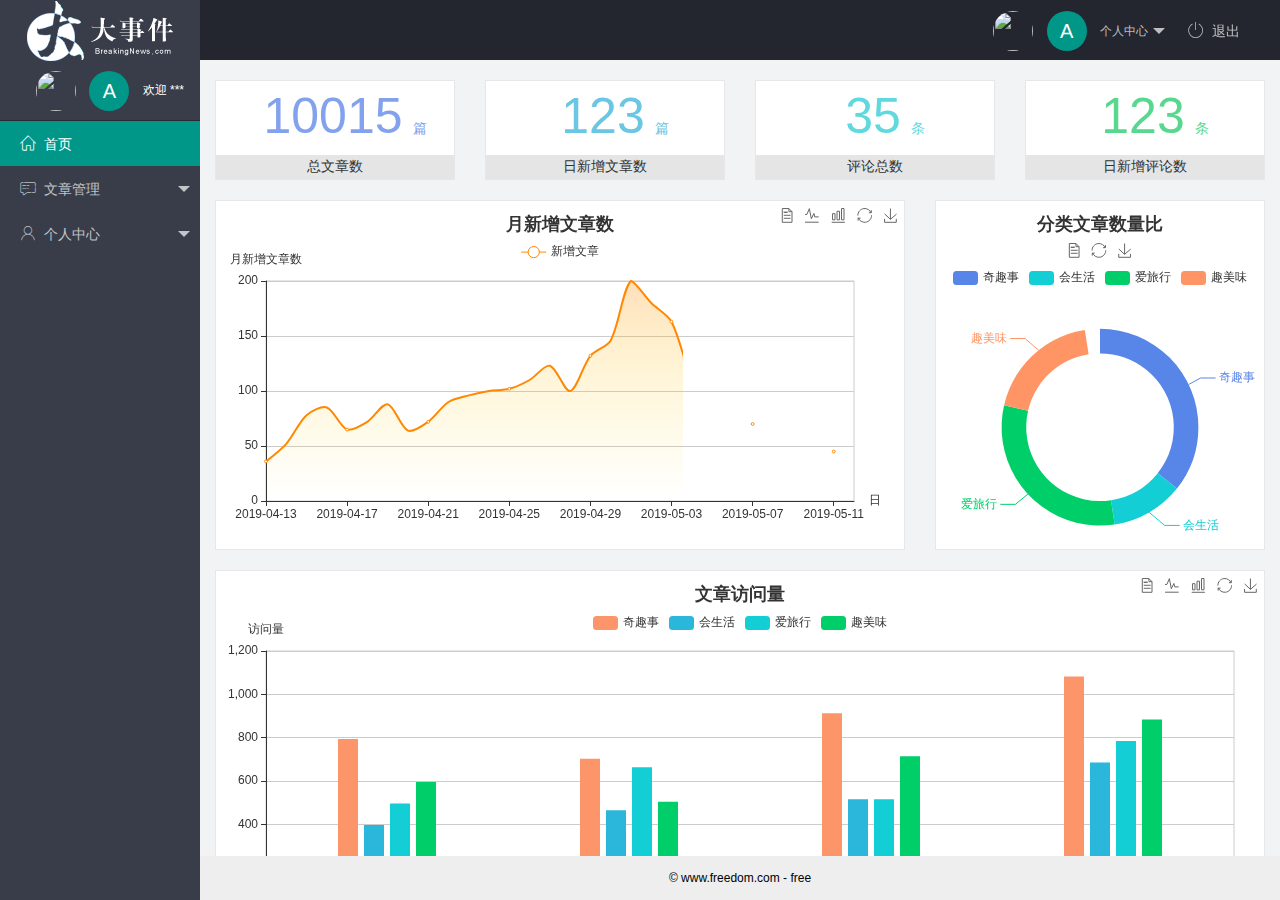
==== commit eede090e: "完成个人中心功能开发" ====
--- a/index.html
+++ b/index.html
@@ -29,9 +29,9 @@
                         个人中心
                     </a>
                     <dl class="layui-nav-child">
-                        <dd><a href="">基本资料</a></dd>
-                        <dd><a href="">更换头像</a></dd>
-                        <dd><a href="">重置密码</a></dd>
+                        <dd><a href="/user/user_info.html" target="fm">基本资料</a></dd>
+                        <dd><a href="/user/user_avatar.html" target="fm">更换头像</a></dd>
+                        <dd><a href="/user/user_pwd.html" target="fm">重置密码</a></dd>
                     </dl>
                 </li>
                 <li class="layui-nav-item">
@@ -62,9 +62,9 @@
                     <li class="layui-nav-item">
                         <a href="javascript:;"><span class="iconfont icon-user"></span>个人中心</a>
                         <dl class="layui-nav-child">
-                            <dd><a href="javascript:;"><i class="layui-icon layui-icon-app"></i>基本资料</a></dd>
-                            <dd><a href="javascript:;"><i class="layui-icon layui-icon-app"></i>更换头像</a></dd>
-                            <dd><a href="javascript:;"><i class="layui-icon layui-icon-app"></i>重置密码</a></dd>
+                            <dd><a href="/user/user_info.html" target="fm"><i class="layui-icon layui-icon-app"></i>基本资料</a></dd>
+                            <dd><a href="/user/user_avatar.html" target="fm"><i class="layui-icon layui-icon-app"></i>更换头像</a></dd>
+                            <dd><a href="/user/user_pwd.html" target="fm"><i class="layui-icon layui-icon-app"></i>重置密码</a></dd>
                         </dl>
                     </li>
                 </ul>
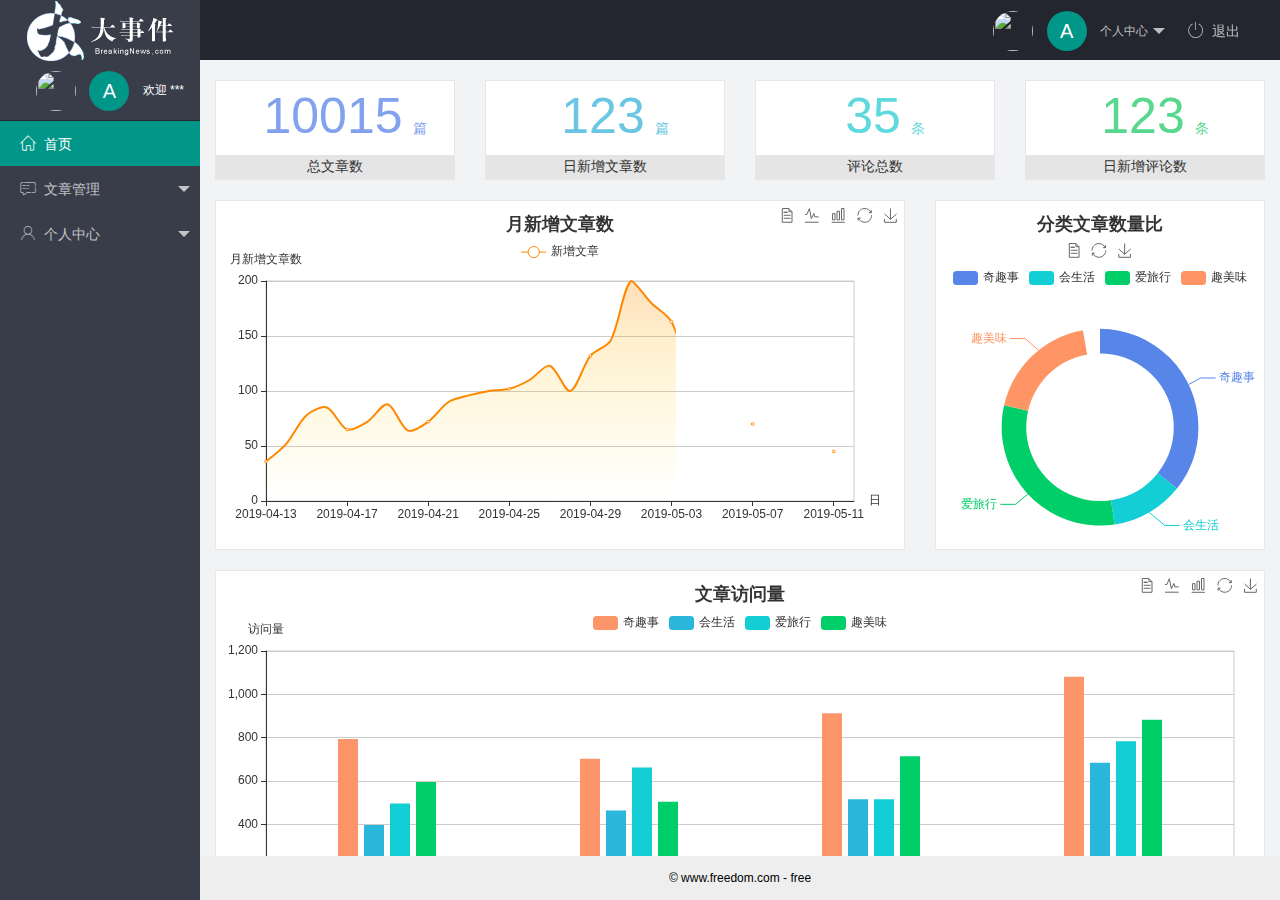
==== commit e846a796: "完成文章详情页面，并修改个人中心" ====
--- a/index.html
+++ b/index.html
@@ -54,9 +54,9 @@
                     <li class="layui-nav-item">
                         <a class="" href="javascript:;"><span class="iconfont icon-pinglun"></span>文章管理</a>
                         <dl class="layui-nav-child">
-                            <dd><a href="javascript:;"><i class="layui-icon layui-icon-app"></i>文章类别</a></dd>
-                            <dd><a href="javascript:;"><i class="layui-icon layui-icon-app"></i>文章列表</a></dd>
-                            <dd><a href="javascript:;"><i class="layui-icon layui-icon-app"></i>发表文章</a></dd>
+                            <dd><a href="/article/art_cate.html" target="fm"><i class="layui-icon layui-icon-app"></i>文章类别</a></dd>
+                            <dd><a href="/article/art_list.html" target="fm"><i class="layui-icon layui-icon-app"></i>文章列表</a></dd>
+                            <dd><a href="/article/art_pub.html" target="fm"><i class="layui-icon layui-icon-app"></i>发表文章</a></dd>
                         </dl>
                     </li>
                     <li class="layui-nav-item">
